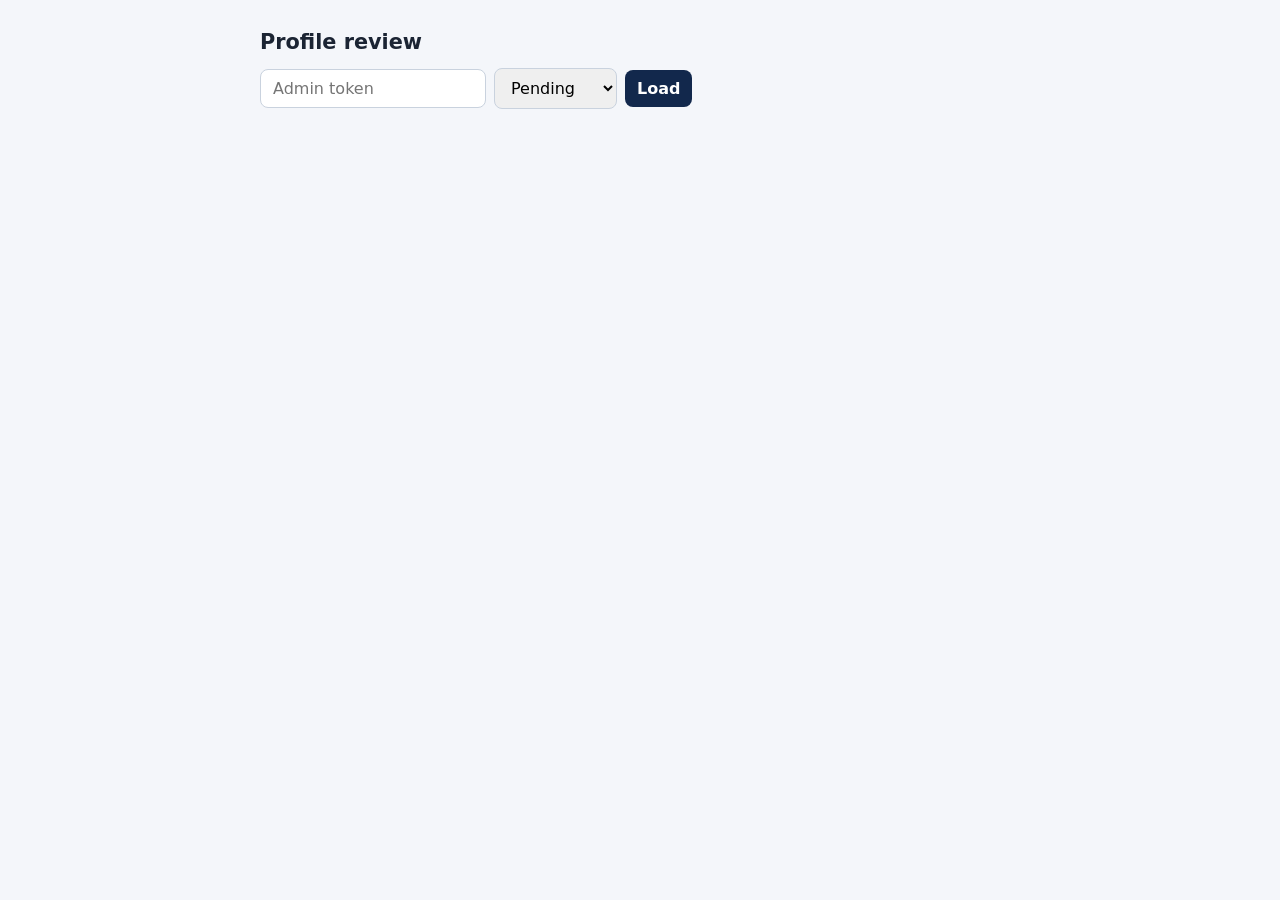
==== admin.html @ 7670feac "Verification form, tools/team photos, legal name; admin review page Co-authored-by: Copilot <2235562" ====
<!DOCTYPE html>
<html lang="en">
<head>
  <meta charset="utf-8">
  <meta name="viewport" content="width=device-width, initial-scale=1">
  <meta name="robots" content="noindex, nofollow">
  <title>Interagood Admin</title>
  <style>
    body { font-family: system-ui, sans-serif; margin: 0; background: #f4f6fa; color: #1b2433; }
    main { max-width: 760px; margin: 0 auto; padding: 16px; }
    h1 { font-size: 1.3rem; }
    input, button, select { font: inherit; padding: 9px 12px; border-radius: 8px; border: 1px solid #c9d2de; }
    button { background: #12284c; color: #fff; border: 0; cursor: pointer; font-weight: 600; }
    button.red { background: #b3261e; }
    .card { background: #fff; border-radius: 12px; padding: 14px; margin: 12px 0; box-shadow: 0 1px 4px rgba(0,0,0,.08); }
    .row { display: flex; flex-wrap: wrap; gap: 8px; align-items: center; margin: 8px 0; }
    .imgs { display: flex; flex-wrap: wrap; gap: 8px; }
    .imgs a img { height: 110px; border-radius: 8px; border: 1px solid #ddd; }
    dl { display: grid; grid-template-columns: 150px 1fr; gap: 4px 10px; margin: 8px 0; font-size: .9rem; }
    dt { color: #5b6778; }
    dd { margin: 0; word-break: break-word; }
    .msg { color: #b3261e; }
  </style>
</head>
<body>
<main>
  <h1>Profile review</h1>
  <div class="row">
    <input id="token" type="password" placeholder="Admin token" autocomplete="off">
    <select id="status"><option value="pending">Pending</option><option value="approved">Approved</option><option value="rejected">Rejected</option></select>
    <button id="load" type="button">Load</button>
  </div>
  <p class="msg" id="msg"></p>
  <div id="list"></div>
</main>
<script src="config.js"></script>
<script>
(function () {
  var API = window.SITE.apiBase, $ = function (id) { return document.getElementById(id); };
  $('token').value = sessionStorage.getItem('ig_admin') || '';

  function call(path, opts) {
    opts = opts || {};
    opts.headers = Object.assign({ 'x-admin-token': $('token').value, 'Content-Type': 'application/json' }, opts.headers);
    return fetch(API + path, opts).then(function (r) {
      return r.json().catch(function () { return {}; }).then(function (d) { if (!r.ok) throw new Error(d.message || 'Request failed'); return d; });
    });
  }
  function el(tag, text, cls) { var n = document.createElement(tag); if (text != null) n.textContent = text; if (cls) n.className = cls; return n; }
  function imgLink(label, url) {
    if (!url) return null;
    var a = el('a'); a.href = url; a.target = '_blank'; a.rel = 'noopener';
    var i = el('img'); i.src = url; i.alt = label; a.appendChild(i); return a;
  }

  function render(items) {
    var list = $('list'); list.textContent = '';
    if (!items.length) { list.appendChild(el('p', 'Nothing here.')); return; }
    items.forEach(function (s) {
      var d = s.data || {}, card = el('div', null, 'card');
      card.appendChild(el('strong', (d.business_name || '') + ' (' + s.role + ')'));
      var dl = el('dl');
      [['Legal name', d.full_name], ['Phone', s.phone], ['Username', s.username], ['Category', d.category_name], ['Address', [d.address, d.city, d.state, d.pincode].join(', ')],
        ['Age / experience', d.age != null ? d.age + ' / ' + d.experience_years + ' yrs' : null], ['Tools', d.has_tools == null ? null : d.has_tools ? 'Yes' : 'No'],
        ['Team', d.has_team == null ? null : d.has_team ? 'Yes, ' + d.team_members_count : 'No'], ['Knows work / pricing', d.knows_work_completely == null ? null : (d.knows_work_completely ? 'Yes' : 'No') + ' / ' + (d.knows_pricing ? 'Yes' : 'No')],
        ['Video call slot', s.video_call_slot], ['Submitted', new Date(s.submitted_at).toLocaleString()], ['Rejection reason', s.rejection_reason]
      ].forEach(function (r) { if (r[1] != null && r[1] !== '') { dl.appendChild(el('dt', r[0])); dl.appendChild(el('dd', String(r[1]))); } });
      card.appendChild(dl);
      var imgs = el('div', null, 'imgs');
      [['Profile', d.profile_photo_url], ['Banner', d.banner_url], ['Tools', d.tools_photo_url], ['Team', d.team_photo_url],
        ['Aadhaar front', s.aadhaar_front_url], ['Aadhaar back', s.aadhaar_back_url], ['Selfie', s.selfie_url]].forEach(function (p) {
        var n = imgLink(p[0], p[1]); if (n) imgs.appendChild(n);
      });
      card.appendChild(imgs);
      if (s.status === 'pending') {
        var row = el('div', null, 'row'), reason = el('input'), ok = el('button', 'Approve'), no = el('button', 'Reject', 'red');
        reason.placeholder = 'Rejection reason'; ok.type = no.type = 'button';
        ok.onclick = function () { if (confirm('Approve this profile?')) act('/approve', s.id, {}); };
        no.onclick = function () { act('/reject', s.id, { reason: reason.value }); };
        row.appendChild(ok); row.appendChild(reason); row.appendChild(no); card.appendChild(row);
      }
      list.appendChild(card);
    });
  }
  function act(path, id, body) {
    call('/admin/submissions/' + id + path, { method: 'POST', body: JSON.stringify(body) }).then(load).catch(function (e) { $('msg').textContent = e.message; });
  }
  function load() {
    $('msg').textContent = '';
    sessionStorage.setItem('ig_admin', $('token').value);
    call('/admin/submissions?status=' + $('status').value).then(function (d) { render(d.data); }).catch(function (e) { $('msg').textContent = e.message; });
  }
  $('load').onclick = load;
  $('status').onchange = load;
})();
</script>
</body>
</html>
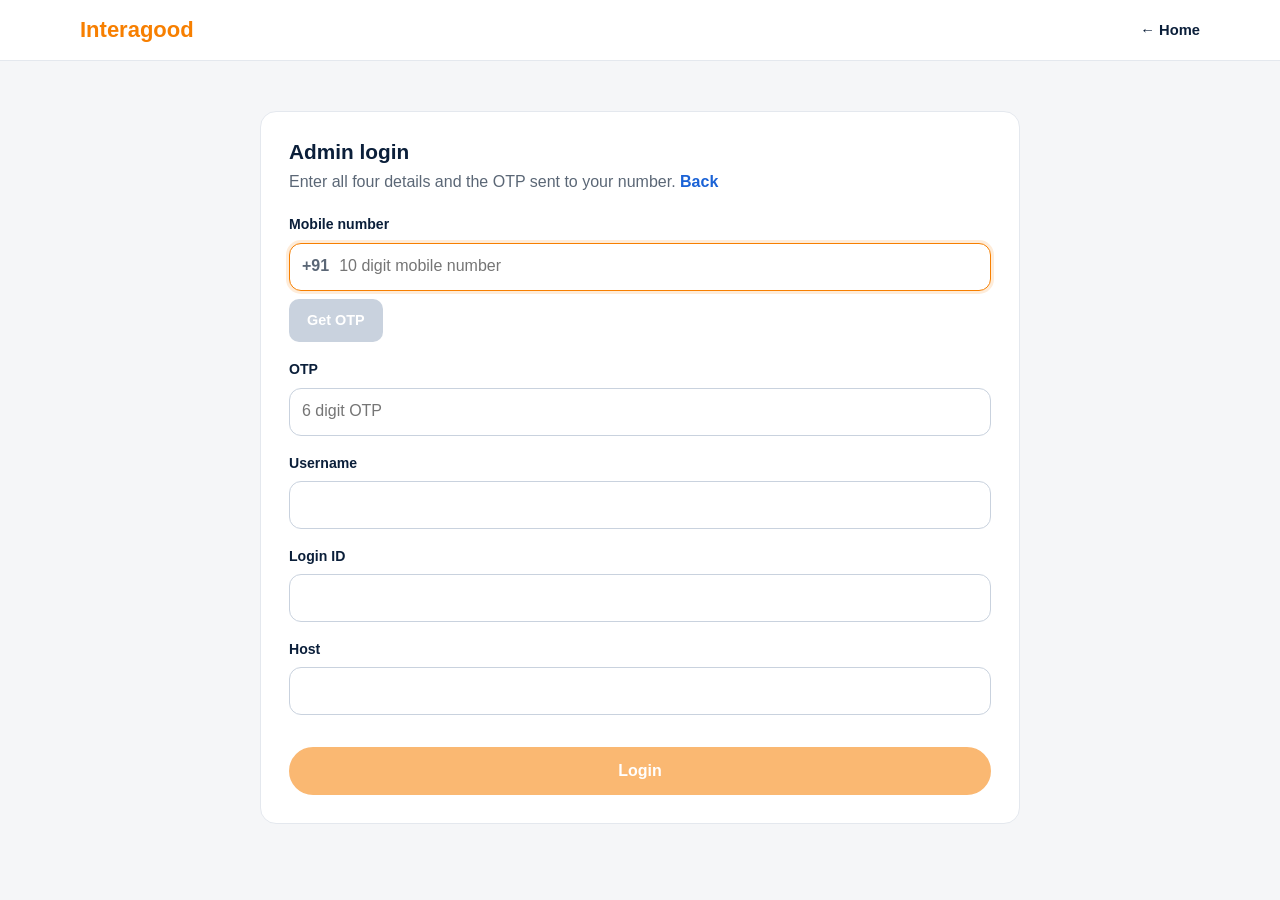
==== commit a9a51166: "Add admin login and admin panel page The LOGIN link on the partner program page opens the admin logi" ====
--- a/admin.html
+++ b/admin.html
@@ -1,98 +1,84 @@
 <!DOCTYPE html>
 <html lang="en">
 <head>
-  <meta charset="utf-8">
-  <meta name="viewport" content="width=device-width, initial-scale=1">
+  <meta charset="UTF-8">
+  <meta name="viewport" content="width=device-width, initial-scale=1.0">
+  <title>Admin Panel | Interagood</title>
   <meta name="robots" content="noindex, nofollow">
-  <title>Interagood Admin</title>
+  <meta name="theme-color" content="#0b1f3a">
+  <link rel="icon" type="image/png" href="assets/favicon.png">
+  <link rel="apple-touch-icon" href="assets/favicon.png">
+  <link rel="stylesheet" href="style.css?v=20261105-e">
+  <link rel="stylesheet" href="partner.css?v=20">
   <style>
-    body { font-family: system-ui, sans-serif; margin: 0; background: #f4f6fa; color: #1b2433; }
-    main { max-width: 760px; margin: 0 auto; padding: 16px; }
-    h1 { font-size: 1.3rem; }
-    input, button, select { font: inherit; padding: 9px 12px; border-radius: 8px; border: 1px solid #c9d2de; }
-    button { background: #12284c; color: #fff; border: 0; cursor: pointer; font-weight: 600; }
-    button.red { background: #b3261e; }
-    .card { background: #fff; border-radius: 12px; padding: 14px; margin: 12px 0; box-shadow: 0 1px 4px rgba(0,0,0,.08); }
-    .row { display: flex; flex-wrap: wrap; gap: 8px; align-items: center; margin: 8px 0; }
-    .imgs { display: flex; flex-wrap: wrap; gap: 8px; }
-    .imgs a img { height: 110px; border-radius: 8px; border: 1px solid #ddd; }
-    dl { display: grid; grid-template-columns: 150px 1fr; gap: 4px 10px; margin: 8px 0; font-size: .9rem; }
-    dt { color: #5b6778; }
-    dd { margin: 0; word-break: break-word; }
-    .msg { color: #b3261e; }
+    body.ad { background: #f5f6f8; }
+    .ad-main { padding: 24px 0 64px; }
+    .ad-wrap { width: min(1100px, 94%); margin: 0 auto; }
+    .ad-user { display: flex; align-items: center; gap: 14px; color: var(--navy); font-size: 0.92rem; font-weight: 600; }
+    .ad-bar { display: flex; flex-wrap: wrap; align-items: center; justify-content: space-between; gap: 12px; margin-bottom: 18px; }
+    .ad-bar .tabs { justify-content: flex-start; margin: 0; }
+    .ad-bar .btn-sm { margin-top: 0; }
+
+    .ad-list { display: grid; gap: 14px; }
+    .ad-card { border: 1px solid var(--line); border-radius: 14px; background: #fff; padding: 18px; }
+    .ad-card + .ad-card { margin-top: 0; }
+    .ad-top { display: flex; flex-wrap: wrap; align-items: center; justify-content: space-between; gap: 10px; margin-bottom: 12px; }
+    .ad-no { font-weight: 800; color: var(--navy); }
+    .ad-when { color: var(--muted); font-size: 0.82rem; font-weight: 500; }
+    .ad-right { display: flex; align-items: center; gap: 10px; }
+    .ad-tag { padding: 4px 12px; border-radius: 999px; font-size: 0.76rem; font-weight: 800; letter-spacing: 0.06em; text-transform: uppercase; }
+    .st-new { background: var(--orange-soft); color: var(--orange-dark); }
+    .st-contacted { background: #e6efff; color: #1a62d6; }
+    .st-closed { background: #e7f6ee; color: #1f7a45; }
+
+    .ad-grid { display: grid; grid-template-columns: repeat(auto-fit, minmax(200px, 1fr)); gap: 14px; }
+    .ad-label { margin: 0 0 4px; color: var(--muted); font-size: 0.76rem; font-weight: 800; letter-spacing: 0.08em; text-transform: uppercase; }
+    .ad-value { margin: 0; color: var(--ink); font-size: 0.94rem; line-height: 1.5; }
+    .ad-value a { color: var(--navy); font-weight: 600; }
+    .ad-sub { margin: 16px 0 8px; color: var(--navy); font-size: 0.82rem; font-weight: 800; letter-spacing: 0.08em; text-transform: uppercase; }
+
+    .ad-rows { list-style: none; margin: 0; padding: 0; display: grid; gap: 8px; }
+    .ad-row { display: flex; flex-wrap: wrap; align-items: center; gap: 10px; padding: 10px 12px; border: 1px solid var(--line); border-radius: 10px; background: var(--bg-alt); font-size: 0.9rem; }
+    .ad-row b { color: var(--navy); }
+    .ad-chip { padding: 2px 10px; border-radius: 999px; background: #fff; border: 1px solid var(--line); color: var(--muted); font-size: 0.78rem; font-weight: 700; }
+    .ad-empty { padding: 26px; border: 1px dashed var(--line); border-radius: 14px; background: #fff; color: var(--muted); text-align: center; }
+    .ad-select { padding: 7px 10px; border: 1.5px solid #c9d2de; border-radius: 9px; background: #fff; color: var(--navy); font: inherit; font-size: 0.86rem; font-weight: 700; cursor: pointer; }
+    .ad-select:disabled { opacity: 0.55; cursor: default; }
+    .ad-main .hint { margin-bottom: 14px; }
   </style>
 </head>
-<body>
-<main>
-  <h1>Profile review</h1>
-  <div class="row">
-    <input id="token" type="password" placeholder="Admin token" autocomplete="off">
-    <select id="status"><option value="pending">Pending</option><option value="approved">Approved</option><option value="rejected">Rejected</option></select>
-    <button id="load" type="button">Load</button>
-  </div>
-  <p class="msg" id="msg"></p>
-  <div id="list"></div>
-</main>
-<script src="config.js"></script>
-<script>
-(function () {
-  var API = window.SITE.apiBase, $ = function (id) { return document.getElementById(id); };
-  $('token').value = sessionStorage.getItem('ig_admin') || '';
+<body class="ad">
+  <header class="pp-header">
+    <div class="container pp-header-inner">
+      <a class="brand" href="admin.html" aria-label="Interagood admin"><span class="brand-name">Interagood</span></a>
+      <div class="ad-user">
+        <span id="ad-name">Admin</span>
+        <button type="button" class="btn-sm" id="ad-logout">Log out</button>
+      </div>
+    </div>
+  </header>
 
-  function call(path, opts) {
-    opts = opts || {};
-    opts.headers = Object.assign({ 'x-admin-token': $('token').value, 'Content-Type': 'application/json' }, opts.headers);
-    return fetch(API + path, opts).then(function (r) {
-      return r.json().catch(function () { return {}; }).then(function (d) { if (!r.ok) throw new Error(d.message || 'Request failed'); return d; });
-    });
-  }
-  function el(tag, text, cls) { var n = document.createElement(tag); if (text != null) n.textContent = text; if (cls) n.className = cls; return n; }
-  function imgLink(label, url) {
-    if (!url) return null;
-    var a = el('a'); a.href = url; a.target = '_blank'; a.rel = 'noopener';
-    var i = el('img'); i.src = url; i.alt = label; a.appendChild(i); return a;
-  }
+  <main class="ad-main">
+    <div class="ad-wrap">
+      <div class="ad-bar">
+        <div class="tabs" role="tablist" aria-label="Admin sections">
+          <button type="button" class="tab active" id="tab-orders" role="tab" aria-selected="true" aria-controls="panel-orders">Orders</button>
+          <button type="button" class="tab" id="tab-carts" role="tab" aria-selected="false" aria-controls="panel-carts">Live carts</button>
+        </div>
+        <button type="button" class="btn-sm" id="ad-refresh">Refresh</button>
+      </div>
 
-  function render(items) {
-    var list = $('list'); list.textContent = '';
-    if (!items.length) { list.appendChild(el('p', 'Nothing here.')); return; }
-    items.forEach(function (s) {
-      var d = s.data || {}, card = el('div', null, 'card');
-      card.appendChild(el('strong', (d.business_name || '') + ' (' + s.role + ')'));
-      var dl = el('dl');
-      [['Legal name', d.full_name], ['Phone', s.phone], ['Username', s.username], ['Category', d.category_name], ['Address', [d.address, d.city, d.state, d.pincode].join(', ')],
-        ['Age / experience', d.age != null ? d.age + ' / ' + d.experience_years + ' yrs' : null], ['Tools', d.has_tools == null ? null : d.has_tools ? 'Yes' : 'No'],
-        ['Team', d.has_team == null ? null : d.has_team ? 'Yes, ' + d.team_members_count : 'No'], ['Knows work / pricing', d.knows_work_completely == null ? null : (d.knows_work_completely ? 'Yes' : 'No') + ' / ' + (d.knows_pricing ? 'Yes' : 'No')],
-        ['Video call slot', s.video_call_slot], ['Submitted', new Date(s.submitted_at).toLocaleString()], ['Rejection reason', s.rejection_reason]
-      ].forEach(function (r) { if (r[1] != null && r[1] !== '') { dl.appendChild(el('dt', r[0])); dl.appendChild(el('dd', String(r[1]))); } });
-      card.appendChild(dl);
-      var imgs = el('div', null, 'imgs');
-      [['Profile', d.profile_photo_url], ['Banner', d.banner_url], ['Tools', d.tools_photo_url], ['Team', d.team_photo_url],
-        ['Aadhaar front', s.aadhaar_front_url], ['Aadhaar back', s.aadhaar_back_url], ['Selfie', s.selfie_url]].forEach(function (p) {
-        var n = imgLink(p[0], p[1]); if (n) imgs.appendChild(n);
-      });
-      card.appendChild(imgs);
-      if (s.status === 'pending') {
-        var row = el('div', null, 'row'), reason = el('input'), ok = el('button', 'Approve'), no = el('button', 'Reject', 'red');
-        reason.placeholder = 'Rejection reason'; ok.type = no.type = 'button';
-        ok.onclick = function () { if (confirm('Approve this profile?')) act('/approve', s.id, {}); };
-        no.onclick = function () { act('/reject', s.id, { reason: reason.value }); };
-        row.appendChild(ok); row.appendChild(reason); row.appendChild(no); card.appendChild(row);
-      }
-      list.appendChild(card);
-    });
-  }
-  function act(path, id, body) {
-    call('/admin/submissions/' + id + path, { method: 'POST', body: JSON.stringify(body) }).then(load).catch(function (e) { $('msg').textContent = e.message; });
-  }
-  function load() {
-    $('msg').textContent = '';
-    sessionStorage.setItem('ig_admin', $('token').value);
-    call('/admin/submissions?status=' + $('status').value).then(function (d) { render(d.data); }).catch(function (e) { $('msg').textContent = e.message; });
-  }
-  $('load').onclick = load;
-  $('status').onchange = load;
-})();
-</script>
+      <p class="hint" id="ad-msg" role="status" aria-live="polite"></p>
+
+      <section id="panel-orders" class="ad-list" role="tabpanel" aria-labelledby="tab-orders">
+        <p class="ad-empty">Loading orders&hellip;</p>
+      </section>
+
+      <section id="panel-carts" class="ad-list" role="tabpanel" aria-labelledby="tab-carts" hidden></section>
+    </div>
+  </main>
+
+  <script src="config.js?v=20261104d"></script>
+  <script src="admin.js?v=1"></script>
 </body>
 </html>
--- a/style.css
+++ b/style.css
@@ -0,0 +1,343 @@
+:root {
+  --navy: #0b1f3a;
+  --navy-2: #13294b;
+  --orange: #f77f00;
+  --orange-dark: #c96500;
+  --orange-soft: #fff3e3;
+  --ink: #1c2733;
+  --muted: #5b6776;
+  --line: #e4e8ee;
+  --bg: #ffffff;
+  --bg-alt: #f6f8fb;
+  --radius: 16px;
+  --shadow: 0 10px 30px rgba(11, 31, 58, 0.08);
+}
+
+* { box-sizing: border-box; }
+html { scroll-behavior: smooth; }
+body {
+  margin: 0;
+  font-family: -apple-system, BlinkMacSystemFont, "Segoe UI", Roboto, "Helvetica Neue", Arial, sans-serif;
+  color: var(--ink);
+  background: var(--bg);
+  line-height: 1.65;
+}
+img, svg { max-width: 100%; display: block; }
+a { color: var(--orange-dark); }
+a:hover { color: var(--orange); }
+h1, h2, h3 { color: var(--navy); line-height: 1.2; margin: 0 0 0.6em; }
+h1 { font-size: clamp(2rem, 5vw, 3.2rem); letter-spacing: -0.02em; }
+h2 { font-size: clamp(1.5rem, 3.4vw, 2.1rem); }
+h3 { font-size: 1.15rem; }
+p { margin: 0 0 1em; }
+
+.container { width: min(1120px, 92%); margin: 0 auto; }
+.narrow { width: min(820px, 92%); margin: 0 auto; }
+
+/* header */
+.nav {
+  position: sticky; top: 0; z-index: 50;
+  background: rgba(255, 255, 255, 0.92);
+  backdrop-filter: blur(10px);
+  border-bottom: 1px solid var(--line);
+}
+.nav-inner { display: flex; align-items: center; justify-content: space-between; height: 88px; }
+.brand { display: inline-flex; align-items: center; text-decoration: none; }
+.brand-name { color: #f77f00; font-size: 22px; font-weight: 700; line-height: 1.2; }
+.location-bar { display: flex; align-items: center; gap: 10px; width: min(460px, 52vw); min-height: 46px; padding: 0 15px; border: 1px solid var(--line); border-radius: 12px; background: #fff; }
+.location-icon { color: var(--orange-dark); font-size: 1.5rem; line-height: 1; }
+.location-bar input, .search-bar input { min-width: 0; width: 100%; margin: 0; padding: 0; border: 0; background: transparent; outline: 0; }
+.location-bar input:focus, .search-bar input:focus { outline: 0; }
+.header-contact { padding: 9px 16px; border-radius: 9px; color: var(--navy); font-size: 0.9rem; font-weight: 700; text-decoration: none; }
+.header-contact:hover { background: var(--bg-alt); color: var(--navy); }
+.sr-only { position: absolute; width: 1px; height: 1px; padding: 0; margin: -1px; overflow: hidden; clip: rect(0, 0, 0, 0); white-space: nowrap; border: 0; }
+.nav-links { display: flex; align-items: center; gap: 26px; }
+.nav-links a { text-decoration: none; color: var(--navy); font-weight: 600; font-size: 0.95rem; }
+.nav-links a:hover, .nav-links a.active { color: var(--orange); }
+.menu-btn { display: none; background: none; border: 0; padding: 8px; cursor: pointer; }
+.menu-btn span { display: block; width: 24px; height: 2px; background: var(--navy); margin: 5px 0; transition: 0.2s; }
+
+/* buttons */
+.btn {
+  display: inline-block; padding: 13px 26px; border-radius: 999px;
+  background: var(--orange); color: #fff; font-weight: 700; text-decoration: none;
+  border: 2px solid var(--orange); cursor: pointer; font-size: 1rem; font-family: inherit;
+  transition: transform 0.15s, background 0.15s;
+}
+.btn:hover { background: var(--orange-dark); border-color: var(--orange-dark); color: #fff; transform: translateY(-1px); }
+.btn.ghost { background: transparent; color: var(--navy); border-color: var(--navy); }
+.btn.ghost:hover { background: var(--navy); color: #fff; border-color: var(--navy); }
+.btn.disabled { background: var(--line); border-color: var(--line); color: var(--muted); cursor: default; pointer-events: none; }
+
+/* hero */
+.hero { background: linear-gradient(160deg, var(--orange-soft), #fff 55%); padding: 84px 0 72px; }
+.hero-grid { display: grid; grid-template-columns: 1.15fr 0.85fr; gap: 48px; align-items: center; }
+.eyebrow { display: inline-block; font-size: 0.78rem; font-weight: 800; letter-spacing: 0.14em; text-transform: uppercase; color: var(--orange-dark); background: #fff; border: 1px solid #ffd9ad; padding: 6px 14px; border-radius: 999px; margin-bottom: 18px; }
+.hero p.lead { font-size: 1.15rem; color: var(--muted); max-width: 560px; }
+.hero-actions { display: flex; flex-wrap: wrap; gap: 14px; margin-top: 26px; }
+.hero-card { background: var(--navy); color: #fff; border-radius: 24px; padding: 30px; box-shadow: var(--shadow); }
+.hero-card h3 { color: #fff; }
+.hero-card ul { list-style: none; padding: 0; margin: 0; }
+.hero-card li { padding: 12px 0; border-bottom: 1px solid rgba(255, 255, 255, 0.12); display: flex; gap: 12px; align-items: flex-start; }
+.hero-card li:last-child { border-bottom: 0; }
+.tick { flex: none; width: 22px; height: 22px; border-radius: 50%; background: var(--orange); color: #fff; font-size: 0.8rem; font-weight: 800; display: grid; place-items: center; margin-top: 2px; }
+
+/* sections */
+.section { padding: 76px 0; }
+.section.alt { background: var(--bg-alt); }
+.section-head { text-align: center; max-width: 680px; margin: 0 auto 44px; }
+.section-head p { color: var(--muted); }
+
+.cards { display: grid; grid-template-columns: repeat(auto-fit, minmax(240px, 1fr)); gap: 22px; }
+.card { background: #fff; border: 1px solid var(--line); border-radius: var(--radius); padding: 26px; box-shadow: var(--shadow); }
+.card .icon { width: 46px; height: 46px; border-radius: 12px; background: var(--orange-soft); color: var(--orange-dark); display: grid; place-items: center; font-weight: 800; font-size: 1.2rem; margin-bottom: 14px; }
+.card p { color: var(--muted); margin: 0; }
+
+.steps { counter-reset: step; display: grid; grid-template-columns: repeat(auto-fit, minmax(220px, 1fr)); gap: 22px; }
+.step { position: relative; padding: 26px; border-radius: var(--radius); background: #fff; border: 1px solid var(--line); }
+.step::before { counter-increment: step; content: counter(step); display: grid; place-items: center; width: 38px; height: 38px; border-radius: 50%; background: var(--navy); color: #fff; font-weight: 800; margin-bottom: 14px; }
+.step p { color: var(--muted); margin: 0; }
+
+/* role tabs */
+.tabs { display: flex; justify-content: center; gap: 10px; margin-bottom: 30px; }
+.tab { padding: 10px 24px; border-radius: 999px; border: 2px solid var(--navy); background: #fff; color: var(--navy); font-weight: 700; cursor: pointer; font-size: 1rem; font-family: inherit; }
+.tab.active { background: var(--navy); color: #fff; }
+.tab-panel { display: none; }
+.tab-panel.active { display: block; }
+.checklist { list-style: none; padding: 0; margin: 0 auto; max-width: 760px; display: grid; gap: 12px; }
+.checklist li { background: #fff; border: 1px solid var(--line); border-radius: 12px; padding: 14px 18px 14px 50px; position: relative; }
+.checklist li::before { content: "\2713"; position: absolute; left: 16px; top: 13px; width: 24px; height: 24px; border-radius: 50%; background: var(--orange); color: #fff; font-weight: 800; font-size: 0.8rem; display: grid; place-items: center; }
+
+/* pricing */
+.plans { display: grid; grid-template-columns: repeat(auto-fit, minmax(280px, 1fr)); gap: 26px; max-width: 800px; margin: 0 auto; }
+.plan { background: #fff; border: 2px solid var(--line); border-radius: 22px; padding: 34px 30px; text-align: center; box-shadow: var(--shadow); }
+.plan.featured { border-color: var(--orange); }
+.plan .tag { display: inline-block; background: var(--orange-soft); color: var(--orange-dark); font-weight: 800; font-size: 0.75rem; letter-spacing: 0.12em; text-transform: uppercase; padding: 5px 12px; border-radius: 999px; }
+.price { font-size: 3rem; font-weight: 800; color: var(--navy); margin: 14px 0 0; line-height: 1; }
+.price small { font-size: 1rem; color: var(--muted); font-weight: 600; }
+.price-note { color: var(--muted); font-size: 0.9rem; margin: 6px 0 20px; }
+.plan ul { list-style: none; padding: 0; margin: 0 0 22px; text-align: left; }
+.plan li { padding: 8px 0 8px 28px; position: relative; border-bottom: 1px solid var(--line); }
+.plan li::before { content: "\2713"; position: absolute; left: 0; color: var(--orange); font-weight: 800; }
+.fine { text-align: center; color: var(--muted); font-size: 0.9rem; max-width: 760px; margin: 26px auto 0; }
+
+/* homepage service finder */
+.service-finder { padding: 24px 0 30px; background: #fff; }
+.finder-inner { display: grid; gap: 18px; }
+.search-bar { display: flex; align-items: center; gap: 12px; width: min(760px, 100%); min-height: 52px; margin: 0 auto; padding: 0 16px; border: 1px solid var(--line); border-radius: 13px; background: #f8fafc; color: var(--muted); }
+.search-bar > span:first-child { color: var(--orange-dark); font-size: 1.45rem; line-height: 1; }
+.search-bar input { color: var(--ink); }
+.search-bar kbd { color: #8290a1; font-size: 0.76rem; font-weight: 600; }
+.role-switch { display: flex; justify-content: center; gap: 8px; }
+.role-tab { min-width: 150px; padding: 10px 24px; border: 1px solid var(--line); border-radius: 10px; background: #fff; color: var(--navy); font: inherit; font-weight: 750; cursor: pointer; transition: background 0.18s, color 0.18s, border-color 0.18s; }
+.role-tab.active { border-color: var(--navy); background: var(--navy); color: #fff; }
+.category-panel { display: none; }
+.category-panel.active { display: block; }
+.category-caption { margin: 0 0 12px; color: var(--muted); font-size: 0.88rem; font-weight: 600; text-align: center; }
+.category-grid { display: grid; grid-template-columns: repeat(6, minmax(0, 1fr)); gap: 9px; }
+.category-tab { min-height: 42px; padding: 8px 10px; border: 1px solid var(--line); border-radius: 10px; background: #fff; color: var(--ink); font: inherit; font-size: 0.84rem; font-weight: 600; line-height: 1.25; cursor: pointer; transition: border-color 0.15s, background 0.15s, color 0.15s; }
+.category-tab:hover, .category-tab.active { border-color: var(--orange); background: var(--orange-soft); color: var(--orange-dark); }
+.category-empty { margin: 0; color: var(--muted); text-align: center; }
+
+/* homepage hero */
+.hero-banner { position: relative; display: grid; min-height: clamp(330px, 38vw, 490px); align-items: center; overflow: hidden; isolation: isolate; background: var(--navy); }
+.hero-banner::before, .hero-banner::after { position: absolute; z-index: -1; content: ""; inset: -10px; }
+.hero-banner::before { background: url("assets/interior-hero.webp") center 55% / cover no-repeat; filter: blur(3px); transform: scale(1.025); }
+.hero-banner::after { background: linear-gradient(90deg, rgba(7, 21, 42, 0.84), rgba(7, 21, 42, 0.52) 54%, rgba(7, 21, 42, 0.2)); }
+.hero-content { padding-top: 56px; padding-bottom: 56px; color: #fff; }
+.hero-kicker { display: inline-block; margin-bottom: 14px; color: #ffd5a1; font-size: 0.78rem; font-weight: 800; letter-spacing: 0.15em; text-transform: uppercase; }
+.hero-content h1 { max-width: 720px; margin-bottom: 16px; color: #fff; font-size: clamp(2.4rem, 5.2vw, 4.4rem); line-height: 1.05; }
+.hero-content p { max-width: 590px; margin-bottom: 24px; color: rgba(255, 255, 255, 0.9); font-size: clamp(1rem, 1.7vw, 1.2rem); }
+.hero-promise { display: flex; flex-wrap: wrap; align-items: center; gap: 12px; color: #fff; font-size: 0.92rem; font-weight: 700; }
+.hero-promise i { width: 5px; height: 5px; border-radius: 50%; background: #ff9a2c; }
+
+/* homepage project paths and trust cards */
+.project-options { padding: 30px 0 50px; background: var(--bg-alt); }
+.project-grid { display: grid; grid-template-columns: repeat(2, minmax(0, 1fr)); gap: 18px; }
+.project-card { padding: clamp(22px, 3vw, 34px); border: 1px solid var(--line); border-radius: 18px; background: #fff; box-shadow: var(--shadow); }
+.project-card-dark { border-color: var(--navy); background: var(--navy); }
+.project-step { display: block; margin-bottom: 13px; color: var(--orange-dark); font-size: 0.72rem; font-weight: 800; letter-spacing: 0.12em; }
+.project-card h2 { margin-bottom: 9px; font-size: clamp(1.3rem, 2.4vw, 1.7rem); }
+.project-card p { min-height: 48px; margin-bottom: 20px; color: var(--muted); }
+.project-card-dark h2 { color: #fff; }
+.project-card-dark p { color: #d3ddeb; }
+.project-card .btn { padding: 11px 20px; font-size: 0.92rem; }
+.project-card .btn.ghost { border-color: #fff; color: #fff; }
+.project-card .btn.ghost:hover { background: #fff; color: var(--navy); }
+.trust-section { padding: 72px 0; }
+.section-head { margin-bottom: 34px; }
+.section-head .eyebrow { margin-bottom: 12px; }
+.section-head h2 { margin-bottom: 10px; }
+.section-head p { margin: 0; color: var(--muted); }
+.trust-grid { display: grid; grid-template-columns: repeat(4, minmax(0, 1fr)); gap: 14px; }
+.trust-card { min-height: 175px; padding: 20px; border: 1px solid var(--line); border-radius: 15px; background: #fff; box-shadow: 0 6px 20px rgba(11, 31, 58, 0.045); }
+.trust-icon { display: grid; width: 38px; height: 38px; margin-bottom: 14px; place-items: center; border-radius: 11px; background: var(--orange-soft); color: var(--orange-dark); font-size: 1.15rem; font-weight: 800; }
+.trust-card h3 { margin-bottom: 7px; font-size: 1rem; }
+.trust-card p { margin: 0; color: var(--muted); font-size: 0.88rem; line-height: 1.5; }
+.trust-stat { display: flex; flex-direction: column; justify-content: center; }
+.trust-stat strong { margin-bottom: 6px; color: var(--orange-dark); font-size: 2rem; line-height: 1; }
+.spaces-section { padding: 10px 0 72px; }
+.spaces-section .section-head { margin-bottom: 24px; }
+.space-grid { display: grid; grid-template-columns: repeat(3, minmax(0, 1fr)); gap: 15px; }
+.space-card { position: relative; display: flex; min-height: 180px; align-items: flex-end; overflow: hidden; padding: 20px; border-radius: 16px; background: linear-gradient(140deg, #ddc5a4, #76543d); }
+.space-card::before { position: absolute; content: ""; inset: 0; background: linear-gradient(0deg, rgba(7, 21, 42, 0.75), transparent 70%); }
+.space-card span { position: relative; color: #fff; font-size: 1.1rem; font-weight: 750; }
+.space-shop { background: linear-gradient(140deg, #d6b189, #594033); }
+.space-restaurant { background: linear-gradient(140deg, #c59c75, #493831); }
+
+/* faq */
+details { background: #fff; border: 1px solid var(--line); border-radius: 12px; padding: 4px 18px; margin-bottom: 12px; }
+summary { cursor: pointer; font-weight: 700; color: var(--navy); padding: 14px 0; }
+details p { color: var(--muted); }
+
+/* cta */
+.cta { background: var(--navy); color: #fff; text-align: center; padding: 64px 0; }
+.cta h2 { color: #fff; }
+.cta p { color: #c9d4e4; max-width: 560px; margin: 0 auto 24px; }
+
+/* legal pages */
+.page-head { background: var(--bg-alt); padding: 56px 0 40px; border-bottom: 1px solid var(--line); }
+.page-head p { color: var(--muted); margin: 0; }
+.legal { padding: 48px 0 72px; }
+.legal h2 { font-size: 1.35rem; margin-top: 2em; }
+.legal h3 { margin-top: 1.4em; }
+.legal li { margin-bottom: 0.5em; }
+.legal .callout { background: var(--orange-soft); border-left: 4px solid var(--orange); padding: 14px 18px; border-radius: 8px; margin: 1.2em 0; }
+.legal table { width: 100%; border-collapse: collapse; margin: 1em 0; }
+.legal th, .legal td { text-align: left; padding: 10px 12px; border: 1px solid var(--line); }
+.legal th { background: var(--bg-alt); }
+
+/* contact */
+.contact-grid { display: grid; grid-template-columns: 1fr 1fr; gap: 32px; }
+.info-list { list-style: none; padding: 0; margin: 0; }
+.info-list li { display: flex; gap: 14px; padding: 14px 0; border-bottom: 1px solid var(--line); align-items: flex-start; }
+.info-list .icon { flex: none; width: 40px; height: 40px; border-radius: 10px; background: var(--orange-soft); color: var(--orange-dark); display: grid; place-items: center; font-weight: 800; }
+.info-list strong { display: block; color: var(--navy); }
+.call-btn { display: inline-flex; align-items: center; gap: 10px; background: var(--navy); color: #fff; border: 0; border-radius: 999px; padding: 10px 20px; font-size: 1rem; font-weight: 700; cursor: pointer; font-family: inherit; }
+.call-btn:hover { background: var(--orange); }
+.call-btn .mask { letter-spacing: 0.12em; }
+form.contact { background: #fff; border: 1px solid var(--line); border-radius: var(--radius); padding: 26px; box-shadow: var(--shadow); }
+label { display: block; font-weight: 600; font-size: 0.9rem; margin-bottom: 6px; color: var(--navy); }
+input, select, textarea { width: 100%; padding: 12px 14px; border: 1px solid #cdd5df; border-radius: 10px; font: inherit; margin-bottom: 16px; background: #fff; }
+input:focus, select:focus, textarea:focus { outline: 2px solid var(--orange); border-color: var(--orange); }
+textarea { min-height: 130px; resize: vertical; }
+.form-msg { margin-top: 12px; font-size: 0.92rem; color: var(--muted); }
+.form-msg.error { color: #c0392b; }
+
+/* footer */
+footer { background: #07152a; color: #b8c4d6; padding: 54px 0 24px; }
+.foot-grid { display: grid; grid-template-columns: 1.5fr 1fr 1fr; gap: 36px; margin-bottom: 34px; }
+.brand-footer { margin-bottom: 14px; }
+.brand-footer .brand-name { color: #fff; }
+footer .foot-about p { max-width: 450px; }
+footer h4 { color: #fff; margin: 0 0 12px; font-size: 0.95rem; letter-spacing: 0.06em; text-transform: uppercase; }
+footer ul { list-style: none; padding: 0; margin: 0; }
+footer li { margin-bottom: 8px; }
+footer a { color: #b8c4d6; text-decoration: none; }
+footer a:hover { color: var(--orange); }
+.copy { border-top: 1px solid rgba(255, 255, 255, 0.1); padding-top: 20px; font-size: 0.88rem; display: flex; flex-wrap: wrap; justify-content: space-between; gap: 8px; }
+
+.reveal { opacity: 0; transform: translateY(18px); transition: opacity 0.5s, transform 0.5s; }
+[hidden] { display: none !important; }
+.reveal.in { opacity: 1; transform: none; }
+
+@media (max-width: 860px) {
+  .hero-grid, .contact-grid, .foot-grid { grid-template-columns: 1fr; }
+  .trust-grid { grid-template-columns: repeat(2, minmax(0, 1fr)); }
+  .menu-btn { display: block; }
+  .nav-links {
+    display: none; position: absolute; top: 88px; left: 0; right: 0;
+    flex-direction: column; align-items: flex-start; gap: 0;
+    background: #fff; border-bottom: 1px solid var(--line); padding: 8px 4%;
+  }
+  .nav-links.open { display: flex; }
+  .nav-links a { padding: 12px 0; width: 100%; }
+  .hero { padding: 56px 0; }
+  .section { padding: 56px 0; }
+}
+
+@media (max-width: 560px) {
+  .container, .narrow { width: min(100% - 32px, 1120px); }
+  .nav-inner { height: auto; min-height: 0; display: grid; grid-template-columns: 1fr auto; gap: 12px 8px; padding-top: 12px; padding-bottom: 14px; }
+  .brand { grid-column: 1; grid-row: 1; }
+  .header-contact { grid-column: 2; grid-row: 1; padding-right: 4px; }
+  .location-bar { grid-column: 1 / -1; grid-row: 2; width: 100%; min-height: 44px; }
+  .service-finder { padding: 18px 0 24px; }
+  .finder-inner { gap: 14px; }
+  .search-bar { min-height: 48px; padding: 0 12px; }
+  .search-bar kbd { display: none; }
+  .role-tab { flex: 1; min-width: 0; padding: 10px; }
+  .category-caption { margin-bottom: 10px; font-size: 0.8rem; }
+  .hero-banner { min-height: 340px; }
+  .hero-banner::before { background-position: 58% center; }
+  .hero-banner::after { background: linear-gradient(90deg, rgba(7, 21, 42, 0.82), rgba(7, 21, 42, 0.56)); }
+  .hero-content { padding-top: 42px; padding-bottom: 42px; }
+  .hero-content h1 { font-size: clamp(2.25rem, 11vw, 3.2rem); }
+  .hero-content p { font-size: 1rem; }
+  .hero-promise { gap: 8px; font-size: 0.78rem; }
+  .project-options { padding: 20px 0 38px; }
+  .project-grid { grid-template-columns: 1fr; gap: 12px; }
+  .project-card { padding: 22px; }
+  .project-card p { min-height: 0; }
+  .trust-section { padding: 48px 0; }
+  .trust-grid { gap: 9px; }
+  .trust-card { min-height: 165px; padding: 14px; }
+  .trust-card h3 { font-size: 0.9rem; }
+  .trust-card p { font-size: 0.8rem; }
+  .trust-stat strong { font-size: 1.7rem; }
+  .spaces-section { padding-bottom: 48px; }
+  .space-grid { grid-template-columns: 1fr; gap: 10px; }
+  .space-card { min-height: 130px; }
+  footer { padding: 40px 0 20px; }
+  .foot-grid { gap: 24px; }
+  .copy { flex-direction: column; }
+}
+
+@media (prefers-reduced-motion: reduce) {
+  html { scroll-behavior: auto; }
+  .reveal { opacity: 1; transform: none; transition: none; }
+}
+
+/* app-style homepage */
+body.home { padding-bottom: 76px; background: #f5f6f8; }
+.top-fixed { position: sticky; top: 0; z-index: 60; background: #fff; border-bottom: 1px solid var(--line); box-shadow: 0 2px 10px rgba(11, 31, 58, 0.06); }
+.top-fixed .nav { position: static; border: 0; background: transparent; backdrop-filter: none; }
+.top-fixed .nav-inner { height: 64px; gap: 14px; }
+.top-fixed .service-finder { padding: 4px 0 12px; background: transparent; }
+.top-fixed .finder-inner { grid-template-columns: minmax(0, 1fr); gap: 10px; }
+.top-fixed .search-bar { min-height: 46px; background: #f5f6f8; border-color: var(--line); }
+.category-panel { min-width: 0; }
+.role-switch { gap: 0; width: min(420px, 100%); margin: 0 auto; padding: 3px; border-radius: 10px; background: #eceff3; }
+.role-tab { flex: 1; min-width: 0; padding: 9px 12px; border: 0; border-radius: 8px; background: transparent; color: #5b6676; }
+.role-tab.active { border: 0; background: #fff; color: var(--navy); box-shadow: 0 1px 4px rgba(11, 31, 58, 0.15); }
+.category-grid { display: flex; gap: 8px; overflow-x: auto; padding: 2px 2px 6px; scroll-snap-type: x proximity; scrollbar-width: none; -webkit-overflow-scrolling: touch; cursor: grab; user-select: none; }
+.category-grid::-webkit-scrollbar { display: none; }
+.category-tab { display: flex; flex: 0 0 auto; flex-direction: column; align-items: center; gap: 5px; width: 80px; min-height: 0; padding: 6px 4px 8px; border: 0; border-bottom: 2px solid transparent; border-radius: 0; background: transparent; color: #3a4658; scroll-snap-align: start; }
+.category-tab:hover, .category-tab.active { background: transparent; color: var(--navy); }
+.category-tab.active { border-bottom-color: var(--orange); }
+.cat-icon { display: grid; width: 44px; height: 44px; place-items: center; border-radius: 12px; background: #f1f3f6; font-size: 1.35rem; line-height: 1; }
+.category-tab.active .cat-icon { background: var(--orange-soft); }
+.cat-name { font-size: 0.7rem; font-weight: 600; line-height: 1.2; text-align: center; }
+.project-card { border: 1px solid var(--line); box-shadow: none; }
+.project-card-dark { background: var(--navy); border-color: var(--navy); }
+.trust-section, .spaces-section, .project-options { background: transparent; }
+.trust-card { border: 1px solid var(--line); box-shadow: none; }
+.trust-icon { background: var(--orange-soft); color: var(--orange-dark); }
+.trust-stat strong { color: var(--orange-dark); }
+body.home footer { background: #07152a; }
+.social-list li { margin-bottom: 8px; }
+.social-list a { display: inline-flex; align-items: center; gap: 9px; }
+.social-list i { display: grid; width: 26px; height: 26px; place-items: center; border-radius: 8px; background: rgba(255, 255, 255, 0.1); font-style: normal; font-size: 0.8rem; }
+.foot-program { margin: 0 0 14px; text-align: center; font-weight: 700; }
+.foot-program a { color: #fff; }
+.bottom-nav { position: fixed; inset: auto 0 0; z-index: 70; display: grid; grid-template-columns: repeat(4, 1fr); padding-bottom: env(safe-area-inset-bottom); background: #fff; border-top: 1px solid var(--line); box-shadow: 0 -2px 10px rgba(11, 31, 58, 0.06); }
+.bn-item { display: flex; flex-direction: column; align-items: center; gap: 3px; padding: 8px 0 7px; color: #6b7686; font-size: 0.72rem; font-weight: 600; text-decoration: none; }
+.bn-item svg { width: 24px; height: 24px; fill: none; stroke: currentColor; stroke-width: 1.8; stroke-linecap: round; stroke-linejoin: round; }
+.bn-item.active { color: var(--orange-dark); }
+@media (max-width: 560px) {
+  .top-fixed .nav-inner { height: auto; padding-top: 8px; padding-bottom: 8px; gap: 8px; }
+  .top-fixed .service-finder { padding: 0 0 8px; }
+  .top-fixed .location-bar { min-height: 40px; }
+  .top-fixed .search-bar { min-height: 42px; }
+  .category-tab { width: 72px; }
+}
--- a/partner.css
+++ b/partner.css
@@ -0,0 +1,178 @@
+/* Partner Program signup page */
+body.pp { background: #f5f6f8; }
+.pp-header { background: #fff; border-bottom: 1px solid var(--line); }
+.pp-header-inner { display: flex; align-items: center; justify-content: space-between; height: 60px; }
+.pp-back { color: var(--navy); font-weight: 600; font-size: 0.92rem; text-decoration: none; }
+.pp-main { padding: 28px 0 56px; }
+.pp-wrap { width: min(760px, 92%); margin: 0 auto; }
+.pp-wrap h1 { margin: 0 0 8px; font-size: clamp(1.5rem, 4.5vw, 2rem); color: var(--navy); }
+.pp-sub { margin: 0 0 22px; color: var(--muted); }
+
+.role-cards { display: grid; grid-template-columns: repeat(2, minmax(0, 1fr)); gap: 12px; }
+.role-card { display: flex; flex-direction: column; align-items: flex-start; gap: 6px; padding: 16px; border: 1.5px solid var(--line); border-radius: 14px; background: #fff; color: var(--ink); font: inherit; text-align: left; cursor: pointer; transition: border-color 0.15s, box-shadow 0.15s; }
+.role-card:hover { border-color: #c5ced9; }
+.role-card[aria-checked="true"] { border-color: var(--orange); box-shadow: 0 0 0 3px rgba(247, 127, 0, 0.15); }
+.role-icon { display: grid; width: 40px; height: 40px; place-items: center; border-radius: 10px; background: var(--orange-soft); }
+.role-icon svg { width: 22px; height: 22px; fill: none; stroke: var(--orange-dark); stroke-width: 1.8; stroke-linecap: round; stroke-linejoin: round; }
+.role-name { font-size: 1.05rem; line-height: 1.25; font-weight: 700; color: var(--navy); }
+.role-desc { color: var(--muted); font-size: 0.86rem; line-height: 1.4; }
+
+.signup-card { margin-top: 22px; padding: clamp(18px, 4vw, 28px); border: 1px solid var(--line); border-radius: 16px; background: #fff; }
+.signup-head h2 { margin: 0 0 4px; font-size: 1.3rem; color: var(--navy); }
+.signup-head p { margin: 0 0 18px; color: var(--muted); }
+.link-btn { padding: 0; border: 0; background: none; color: #1a62d6; font: inherit; font-weight: 600; cursor: pointer; }
+.link-btn:disabled { color: #9aa5b3; cursor: default; }
+
+.field { margin-bottom: 16px; }
+.field > label { display: block; margin-bottom: 6px; color: var(--navy); font-size: 0.88rem; font-weight: 600; }
+.input { display: flex; align-items: center; gap: 10px; min-height: 48px; padding: 0 12px; border: 1.5px solid #c9d2de; border-radius: 12px; background: #fff; transition: border-color 0.15s, box-shadow 0.15s; }
+.input:focus-within { border-color: var(--orange); box-shadow: 0 0 0 3px rgba(247, 127, 0, 0.15); }
+.input svg { flex: none; width: 20px; height: 20px; fill: none; stroke: #6b7686; stroke-width: 1.8; stroke-linecap: round; stroke-linejoin: round; }
+.input input { min-width: 0; width: 100%; margin: 0; padding: 0; border: 0; background: transparent; outline: 0; font: inherit; color: var(--ink); }
+.input input:disabled { color: #9aa5b3; }
+.input:has(input:disabled) { background: #f3f5f8; }
+.prefix { color: var(--muted); font-weight: 600; }
+.field.ok .input { border-color: #1f9d55; }
+.field.ok .input svg { stroke: #1f9d55; }
+.field.bad .input { border-color: #d64545; }
+.hint { min-height: 1.2em; margin: 6px 2px 0; color: var(--muted); font-size: 0.82rem; }
+.field.ok .hint { color: #1f7a45; }
+.field.bad .hint { color: #c0392b; }
+.eye { display: grid; flex: none; width: 32px; height: 32px; place-items: center; border: 0; background: none; cursor: pointer; }
+.eye:disabled { cursor: default; opacity: 0.5; }
+.eye svg { width: 20px; height: 20px; }
+
+.btn-sm { margin-top: 10px; padding: 10px 18px; border: 0; border-radius: 10px; background: var(--navy); color: #fff; font: inherit; font-size: 0.9rem; font-weight: 700; cursor: pointer; }
+.btn-sm:disabled { background: #c9d2de; cursor: default; }
+.otp-actions { display: flex; align-items: center; gap: 16px; }
+
+.agree-line { display: flex; align-items: flex-start; gap: 10px; margin: 20px 0 14px; font-size: 0.92rem; }
+.agree-line input { flex: none; width: 18px; height: 18px; margin-top: 2px; accent-color: var(--orange); }
+.agree-line label { color: #000; line-height: 1.5; }
+.agree-line .and { color: #000; }
+.doc-link { padding: 0; border: 0; background: none; color: #1a62d6; font: inherit; cursor: pointer; text-decoration: underline; }
+.create-btn { width: 100%; justify-content: center; }
+.create-btn:disabled { background: #c9d2de; border-color: #c9d2de; color: #fff; cursor: not-allowed; transform: none; }
+.form-error { margin: 12px 0 0; color: #c0392b; font-size: 0.9rem; }
+
+.done { text-align: center; }
+.done-icon { display: inline-grid; width: 56px; height: 56px; place-items: center; border-radius: 50%; background: #e7f6ee; color: #1f9d55; font-size: 1.8rem; font-weight: 700; }
+.done h2 { margin: 12px 0 6px; color: var(--navy); }
+.done p { margin: 0; color: var(--muted); }
+
+.doc-modal { position: fixed; inset: 0; z-index: 100; display: grid; place-items: center; padding: 16px; background: rgba(7, 21, 42, 0.55); }
+.doc-panel { display: flex; flex-direction: column; width: min(720px, 100%); max-height: 86vh; border-radius: 16px; background: #fff; overflow: hidden; }
+.doc-bar { display: flex; align-items: center; justify-content: space-between; gap: 12px; padding: 14px 18px; border-bottom: 1px solid var(--line); color: var(--navy); }
+.doc-close { width: 34px; height: 34px; border: 0; border-radius: 8px; background: #eceff3; font-size: 1.4rem; line-height: 1; cursor: pointer; }
+.doc-body { padding: 18px; overflow-y: auto; line-height: 1.6; }
+.doc-body h3 { margin: 0 0 10px; font-size: 1.15rem; color: var(--navy); }
+.doc-body h4 { margin: 18px 0 6px; font-size: 1rem; color: var(--navy); }
+.doc-body p { margin: 0 0 8px; color: var(--ink); }
+.doc-body ul { margin: 0 0 8px; padding-left: 20px; }
+
+@media (max-width: 480px) {
+  .role-cards { gap: 10px; }
+  .role-card { padding: 13px; }
+  .role-desc { font-size: 0.8rem; }
+}
+
+.step-locked { display: flex; align-items: center; gap: 14px; margin-top: 0; text-align: left; border-color: #bfe5cf; background: #f4fbf7; }
+.step-locked .done-icon { flex: none; width: 44px; height: 44px; font-size: 1.4rem; }
+.step-locked h2 { margin: 0 0 2px; font-size: 1.05rem; }
+.step-locked p { overflow-wrap: anywhere; font-size: 0.88rem; }
+#step-role { position: relative; }
+.locked-login { display: block; text-align: right; margin-bottom: 8px; font-size: 0.8rem; font-weight: 700; letter-spacing: 0.04em; color: var(--blue, #1a56db); text-decoration: none; }
+
+.input select, .input textarea { min-width: 0; width: 100%; margin: 0; padding: 0; border: 0; background: transparent; outline: 0; font: inherit; color: var(--ink); }
+.input select { min-height: 44px; }
+.input.area { align-items: flex-start; padding-top: 12px; }
+.input textarea { min-height: 70px; resize: vertical; }
+.field-row { display: grid; grid-template-columns: 1fr 1fr; gap: 12px; }
+.field.bad .input svg { stroke: #d64545; }
+.biz-section { margin: 22px 0 8px; font-size: 0.95rem; font-weight: 700; color: var(--navy); }
+.toggle-row { display: flex; align-items: center; justify-content: space-between; gap: 14px; padding: 12px 14px; margin-bottom: 10px; border: 1.5px solid #c9d2de; border-radius: 12px; }
+.toggle-row span { font-size: 0.9rem; line-height: 1.35; color: var(--ink); }
+.switch { position: relative; flex: none; width: 46px; height: 26px; border: 0; border-radius: 13px; background: #c9d2de; cursor: pointer; transition: background 0.15s; }
+.switch::after { content: ""; position: absolute; top: 3px; left: 3px; width: 20px; height: 20px; border-radius: 50%; background: #fff; transition: transform 0.15s; }
+.switch[aria-checked="true"] { background: #1f9d55; }
+.switch[aria-checked="true"]::after { transform: translateX(20px); }
+.photo-pick { display: flex; align-items: center; gap: 12px; padding: 10px 12px; border: 1.5px dashed #c9d2de; border-radius: 12px; }
+.photo-pick img { width: 52px; height: 52px; border-radius: 10px; object-fit: cover; background: var(--bg-alt); }
+.photo-pick.banner img { width: 96px; height: 52px; }
+.photo-pick input { font-size: 0.85rem; min-width: 0; }
+.ig-id { margin-top: 4px; }
+.ig-id strong { color: var(--orange-dark); letter-spacing: 0.08em; }
+@media (max-width: 420px) { .field-row { grid-template-columns: 1fr; } }
+
+.loc-btn { margin: 0 0 4px; }
+.suggest { position: absolute; z-index: 500; left: 0; right: 0; margin: 4px 0 0; padding: 4px 0; max-height: 220px; overflow-y: auto; list-style: none; border: 1px solid var(--line); border-radius: 12px; background: #fff; box-shadow: var(--shadow); }
+.suggest li { padding: 10px 14px; font-size: 0.86rem; line-height: 1.35; cursor: pointer; }
+.suggest li:hover { background: var(--bg-alt); }
+.field:has(.suggest) { position: relative; }
+.map-box { overflow: hidden; border: 1.5px solid #c9d2de; border-radius: 12px; }
+#map { height: 240px; background: var(--bg-alt); }
+
+.pin-open { display: flex; align-items: center; gap: 10px; width: 100%; min-height: 48px; padding: 0 14px; border: 1.5px solid #c9d2de; border-radius: 12px; background: #fff; color: var(--muted); font: inherit; text-align: left; cursor: pointer; }
+.pin-open svg { flex: none; width: 20px; height: 20px; fill: none; stroke: #6b7686; stroke-width: 1.8; stroke-linecap: round; stroke-linejoin: round; }
+.pin-open span { overflow: hidden; text-overflow: ellipsis; white-space: nowrap; }
+.pin-open.done { border-color: #1f9d55; color: var(--ink); }
+.pin-open.done svg { stroke: #1f9d55; }
+.pin-panel { display: flex; flex-direction: column; max-height: 92vh; }
+.pin-body { padding: 14px 16px 6px; overflow-y: auto; }
+.pin-search { position: relative; margin-bottom: 0; }
+.pin-foot { padding: 12px 16px 16px; border-top: 1px solid var(--line); }
+.pin-foot .create-btn { margin: 0; }
+.pin-modal #map { height: min(52vh, 380px); }
+.map-box, #map { isolation: isolate; position: relative; z-index: 0; }
+.pin-foot { position: relative; z-index: 2; background: #fff; }
+
+.sr { position: absolute; width: 1px; height: 1px; opacity: 0; overflow: hidden; }
+.cover { position: relative; margin-bottom: 52px; }
+.cover-banner { position: relative; display: grid; place-items: center; width: 100%; aspect-ratio: 16 / 6; border: 1.5px dashed #c9d2de; border-radius: 14px; background: var(--bg-alt); overflow: hidden; cursor: pointer; }
+.cover-banner img { position: absolute; inset: 0; width: 100%; height: 100%; object-fit: cover; }
+.cover-ph { display: flex; align-items: center; gap: 8px; color: var(--muted); font-size: 0.88rem; font-weight: 600; }
+.cover-ph svg { width: 20px; height: 20px; fill: none; stroke: currentColor; stroke-width: 1.8; stroke-linecap: round; stroke-linejoin: round; }
+.avatar { position: absolute; left: 18px; bottom: -44px; display: grid; place-items: center; width: 92px; height: 92px; border: 3px solid #fff; border-radius: 50%; background: #e9eef5; box-shadow: 0 2px 8px rgba(11, 31, 58, 0.18); overflow: hidden; cursor: pointer; }
+.avatar img { position: absolute; inset: 0; width: 100%; height: 100%; object-fit: cover; }
+.avatar-ph svg { width: 38px; height: 38px; fill: none; stroke: #8693a4; stroke-width: 1.6; stroke-linecap: round; stroke-linejoin: round; }
+.avatar-plus { position: absolute; right: 4px; bottom: 4px; display: grid; place-items: center; width: 24px; height: 24px; border-radius: 50%; background: var(--orange); color: #fff; font-weight: 700; line-height: 1; }
+.cover-hint { margin: 0 2px 4px; min-height: 0; }
+.cover-hint:empty { display: none; }
+.cover ~ .cover-hint { margin-top: 0; }
+
+.btn-ic { width: 16px; height: 16px; margin-right: 6px; vertical-align: -3px; fill: none; stroke: currentColor; stroke-width: 2; stroke-linecap: round; stroke-linejoin: round; }
+.loc-btn { margin: 0 0 16px; }
+.addr-search-field { position: relative; margin-bottom: 0; }
+
+.uploading::after { content: ""; position: absolute; inset: 0; background: rgba(255, 255, 255, 0.65); }
+.cover-banner.uploading, .avatar.uploading { opacity: 0.8; }
+
+/* business card */
+.biz-card { position: relative; overflow: hidden; border: 1px solid #dfe5ee; border-radius: 16px; background: #fff; box-shadow: 0 2px 10px rgba(11, 31, 58, 0.08); text-align: left; }
+.bc-banner { position: relative; aspect-ratio: 16 / 7; background: linear-gradient(135deg, var(--navy), #2a4a7f); }
+.bc-banner > img { display: block; width: 100%; height: 100%; object-fit: cover; }
+.bc-id { position: absolute; top: 8px; left: 8px; right: 8px; display: flex; align-items: center; gap: 10px; padding: 6px 10px 6px 6px; border-radius: 14px; background: rgba(255, 255, 255, 0.92); box-shadow: 0 1px 6px rgba(0, 0, 0, 0.18); }
+.bc-avatar { flex: none; display: grid; place-items: center; width: 48px; height: 48px; border-radius: 50%; background: #e9eef5; overflow: hidden; color: var(--navy); font-size: 1.3rem; font-weight: 700; }
+.bc-avatar img { width: 100%; height: 100%; object-fit: cover; }
+.bc-who { flex: 1; min-width: 0; }
+.bc-name { display: flex; align-items: center; gap: 5px; margin: 0; font-size: 1rem; line-height: 1.2; color: var(--navy); }
+.bc-name > span:first-child { overflow: hidden; text-overflow: ellipsis; white-space: nowrap; }
+.bc-tick { flex: none; width: 16px; height: 16px; }
+.bc-user { margin: 1px 0 0; font-size: 0.8rem; color: #5b6778; overflow: hidden; text-overflow: ellipsis; white-space: nowrap; }
+.bc-status { flex: none; display: flex; align-items: center; gap: 6px; font-size: 0.78rem; font-weight: 700; color: #5b6778; }
+.bc-details { margin: 0; padding: 12px 16px 16px; display: grid; gap: 8px; }
+.bc-details > div { display: flex; gap: 8px; font-size: 0.92rem; }
+.bc-details dt { flex: none; width: 74px; color: #5b6778; font-weight: 600; }
+.bc-details dt::after { content: ":"; }
+.bc-details dd { margin: 0; min-width: 0; color: var(--ink); font-weight: 600; overflow-wrap: anywhere; }
+.bc-verified { color: #1d9bf0; font-weight: 700; }
+#bc-state.on { color: #1f9d55; }
+
+.pay-btn { margin-top: 16px; }
+#dl-link { display: block; text-align: center; text-decoration: none; }
+
+/* admin login (opened from the LOGIN link) */
+body.pp.logging-in .pp-wrap > section:not(#step-login) { display: none; }
+#step-login .btn-sm { margin-top: 8px; }
+#step-login .btn { width: 100%; }
+#step-login .btn:disabled { opacity: 0.55; cursor: default; }
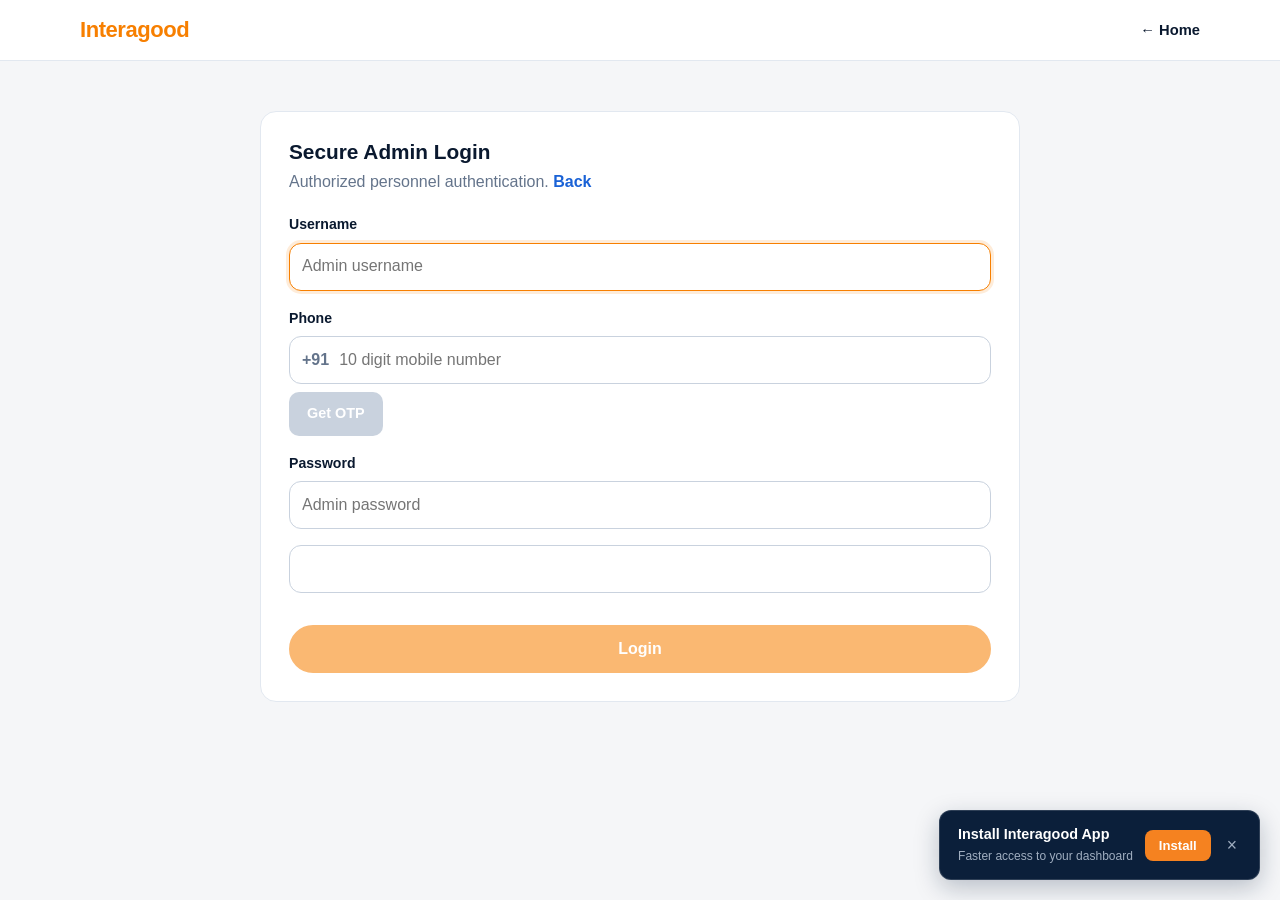
==== commit 08deb069: "feat: Interagood multi-role PWA platform, role onboarding, calculation engines, PayU hooks & secure " ====
--- a/admin.html
+++ b/admin.html
@@ -7,50 +7,59 @@
   <meta name="robots" content="noindex, nofollow">
   <meta name="theme-color" content="#0b1f3a">
   <link rel="icon" type="image/png" href="assets/favicon.png">
-  <link rel="apple-touch-icon" href="assets/favicon.png">
+  <link rel="apple-touch-icon" href="assets/apple-touch-icon.png">
+  <link rel="manifest" href="manifest.webmanifest">
   <link rel="stylesheet" href="style.css?v=20261105-e">
-  <link rel="stylesheet" href="partner.css?v=20">
+  <link rel="stylesheet" href="partner.css?v=20261113">
   <style>
     body.ad { background: #f5f6f8; }
     .ad-main { padding: 24px 0 64px; }
-    .ad-wrap { width: min(1100px, 94%); margin: 0 auto; }
+    .ad-wrap { width: min(1140px, 94%); margin: 0 auto; }
     .ad-user { display: flex; align-items: center; gap: 14px; color: var(--navy); font-size: 0.92rem; font-weight: 600; }
     .ad-bar { display: flex; flex-wrap: wrap; align-items: center; justify-content: space-between; gap: 12px; margin-bottom: 18px; }
-    .ad-bar .tabs { justify-content: flex-start; margin: 0; }
+    .ad-bar .tabs { justify-content: flex-start; margin: 0; flex-wrap: wrap; }
     .ad-bar .btn-sm { margin-top: 0; }
+
+    .ad-filters { display: flex; flex-wrap: wrap; align-items: center; gap: 12px; padding: 14px 16px; background: #fff; border: 1px solid var(--line); border-radius: 14px; margin-bottom: 16px; }
+    .ad-filters label { display: inline-flex; align-items: center; gap: 6px; margin: 0; font-size: 0.86rem; font-weight: 700; color: var(--navy); cursor: pointer; }
+    .ad-filters select { width: auto; margin: 0; padding: 7px 12px; border: 1.5px solid #cbd5e1; border-radius: 9px; font-size: 0.86rem; font-weight: 600; }
 
     .ad-list { display: grid; gap: 14px; }
     .ad-card { border: 1px solid var(--line); border-radius: 14px; background: #fff; padding: 18px; }
-    .ad-card + .ad-card { margin-top: 0; }
     .ad-top { display: flex; flex-wrap: wrap; align-items: center; justify-content: space-between; gap: 10px; margin-bottom: 12px; }
     .ad-no { font-weight: 800; color: var(--navy); }
     .ad-when { color: var(--muted); font-size: 0.82rem; font-weight: 500; }
-    .ad-right { display: flex; align-items: center; gap: 10px; }
-    .ad-tag { padding: 4px 12px; border-radius: 999px; font-size: 0.76rem; font-weight: 800; letter-spacing: 0.06em; text-transform: uppercase; }
+    .ad-right { display: flex; flex-wrap: wrap; align-items: center; gap: 10px; }
+    .ad-tag { padding: 4px 10px; border-radius: 8px; font-size: 0.74rem; font-weight: 800; letter-spacing: 0.05em; text-transform: uppercase; }
     .st-new { background: var(--orange-soft); color: var(--orange-dark); }
     .st-contacted { background: #e6efff; color: #1a62d6; }
     .st-closed { background: #e7f6ee; color: #1f7a45; }
+    .st-online { background: #dcfce7; color: #15803d; }
+    .st-offline { background: #f1f5f9; color: #64748b; }
 
-    .ad-grid { display: grid; grid-template-columns: repeat(auto-fit, minmax(200px, 1fr)); gap: 14px; }
-    .ad-label { margin: 0 0 4px; color: var(--muted); font-size: 0.76rem; font-weight: 800; letter-spacing: 0.08em; text-transform: uppercase; }
-    .ad-value { margin: 0; color: var(--ink); font-size: 0.94rem; line-height: 1.5; }
+    .ad-grid { display: grid; grid-template-columns: repeat(auto-fit, minmax(190px, 1fr)); gap: 14px; }
+    .ad-label { margin: 0 0 4px; color: var(--muted); font-size: 0.74rem; font-weight: 800; letter-spacing: 0.08em; text-transform: uppercase; }
+    .ad-value { margin: 0; color: var(--ink); font-size: 0.92rem; line-height: 1.45; }
     .ad-value a { color: var(--navy); font-weight: 600; }
-    .ad-sub { margin: 16px 0 8px; color: var(--navy); font-size: 0.82rem; font-weight: 800; letter-spacing: 0.08em; text-transform: uppercase; }
+    .ad-sub { margin: 16px 0 8px; color: var(--navy); font-size: 0.8rem; font-weight: 800; letter-spacing: 0.08em; text-transform: uppercase; }
 
     .ad-rows { list-style: none; margin: 0; padding: 0; display: grid; gap: 8px; }
-    .ad-row { display: flex; flex-wrap: wrap; align-items: center; gap: 10px; padding: 10px 12px; border: 1px solid var(--line); border-radius: 10px; background: var(--bg-alt); font-size: 0.9rem; }
+    .ad-row { display: flex; flex-wrap: wrap; align-items: center; gap: 10px; padding: 10px 12px; border: 1px solid var(--line); border-radius: 10px; background: var(--bg-alt); font-size: 0.88rem; }
     .ad-row b { color: var(--navy); }
-    .ad-chip { padding: 2px 10px; border-radius: 999px; background: #fff; border: 1px solid var(--line); color: var(--muted); font-size: 0.78rem; font-weight: 700; }
+    .ad-chip { padding: 2px 10px; border-radius: 8px; background: #fff; border: 1px solid var(--line); color: var(--muted); font-size: 0.76rem; font-weight: 700; }
     .ad-empty { padding: 26px; border: 1px dashed var(--line); border-radius: 14px; background: #fff; color: var(--muted); text-align: center; }
-    .ad-select { padding: 7px 10px; border: 1.5px solid #c9d2de; border-radius: 9px; background: #fff; color: var(--navy); font: inherit; font-size: 0.86rem; font-weight: 700; cursor: pointer; }
+    .ad-select { padding: 7px 10px; border: 1.5px solid #c9d2de; border-radius: 9px; background: #fff; color: var(--navy); font: inherit; font-size: 0.84rem; font-weight: 700; cursor: pointer; width: auto; margin: 0; }
     .ad-select:disabled { opacity: 0.55; cursor: default; }
-    .ad-main .hint { margin-bottom: 14px; }
+    .ad-samples-grid { display: grid; grid-template-columns: repeat(auto-fill, minmax(130px, 1fr)); gap: 10px; margin-top: 8px; }
+    .ad-sample-item { border: 1px solid var(--line); border-radius: 10px; overflow: hidden; background: #f8fafc; }
+    .ad-sample-item img { width: 100%; height: 96px; object-fit: cover; display: block; }
+    .ad-sample-item div { padding: 6px 8px; font-size: 0.76rem; font-weight: 600; color: var(--navy); overflow: hidden; text-overflow: ellipsis; white-space: nowrap; }
   </style>
 </head>
 <body class="ad">
   <header class="pp-header">
     <div class="container pp-header-inner">
-      <a class="brand" href="admin.html" aria-label="Interagood admin"><span class="brand-name">Interagood</span></a>
+      <a class="brand" href="admin.html" aria-label="Interagood admin"><span class="brand-name">Interagood Admin</span></a>
       <div class="ad-user">
         <span id="ad-name">Admin</span>
         <button type="button" class="btn-sm" id="ad-logout">Log out</button>
@@ -63,6 +72,7 @@
       <div class="ad-bar">
         <div class="tabs" role="tablist" aria-label="Admin sections">
           <button type="button" class="tab active" id="tab-orders" role="tab" aria-selected="true" aria-controls="panel-orders">Orders</button>
+          <button type="button" class="tab" id="tab-users" role="tab" aria-selected="false" aria-controls="panel-users">Online Talent &amp; Partner Samples</button>
           <button type="button" class="tab" id="tab-carts" role="tab" aria-selected="false" aria-controls="panel-carts">Live carts</button>
         </div>
         <button type="button" class="btn-sm" id="ad-refresh">Refresh</button>
@@ -74,11 +84,29 @@
         <p class="ad-empty">Loading orders&hellip;</p>
       </section>
 
+      <section id="panel-users" class="ad-list" role="tabpanel" aria-labelledby="tab-users" hidden>
+        <div class="ad-filters">
+          <label><input type="checkbox" id="flt-online-only" checked> Online Users Only</label>
+          <label>Role:
+            <select id="flt-role">
+              <option value="all">All Roles</option>
+              <option value="partner">Partners (Private Samples)</option>
+              <option value="supplier">Suppliers</option>
+              <option value="architect">Architects</option>
+            </select>
+          </label>
+        </div>
+        <div id="ad-users-list" class="ad-list">
+          <p class="ad-empty">Loading registered professionals&hellip;</p>
+        </div>
+      </section>
+
       <section id="panel-carts" class="ad-list" role="tabpanel" aria-labelledby="tab-carts" hidden></section>
     </div>
   </main>
 
   <script src="config.js?v=20261104d"></script>
-  <script src="admin.js?v=1"></script>
+  <script src="pwa.js?v=20261113"></script>
+  <script src="admin.js?v=20261113"></script>
 </body>
 </html>
--- a/style.css
+++ b/style.css
@@ -1,23 +1,23 @@
 :root {
-  --navy: #0b1f3a;
-  --navy-2: #13294b;
+  --navy: #0a192f;
+  --navy-2: #112543;
   --orange: #f77f00;
   --orange-dark: #c96500;
-  --orange-soft: #fff3e3;
-  --ink: #1c2733;
-  --muted: #5b6776;
-  --line: #e4e8ee;
+  --orange-soft: #fdf0dc;
+  --ink: #16213a;
+  --muted: #64748b;
+  --line: #e2e8f0;
   --bg: #ffffff;
-  --bg-alt: #f6f8fb;
+  --bg-alt: #f8fafc;
   --radius: 16px;
-  --shadow: 0 10px 30px rgba(11, 31, 58, 0.08);
+  --shadow: 0 10px 30px rgba(10, 25, 47, 0.08);
 }
 
 * { box-sizing: border-box; }
 html { scroll-behavior: smooth; }
 body {
   margin: 0;
-  font-family: -apple-system, BlinkMacSystemFont, "Segoe UI", Roboto, "Helvetica Neue", Arial, sans-serif;
+  font-family: 'Poppins', -apple-system, BlinkMacSystemFont, "Segoe UI", Roboto, "Helvetica Neue", Arial, sans-serif;
   color: var(--ink);
   background: var(--bg);
   line-height: 1.65;
@@ -43,7 +43,7 @@
 }
 .nav-inner { display: flex; align-items: center; justify-content: space-between; height: 88px; }
 .brand { display: inline-flex; align-items: center; text-decoration: none; }
-.brand-name { color: #f77f00; font-size: 22px; font-weight: 700; line-height: 1.2; }
+.brand-name { color: #f77f00; font-size: 22px; font-weight: 800; line-height: 1.2; font-family: 'Poppins', sans-serif; letter-spacing: -0.02em; }
 .location-bar { display: flex; align-items: center; gap: 10px; width: min(460px, 52vw); min-height: 46px; padding: 0 15px; border: 1px solid var(--line); border-radius: 12px; background: #fff; }
 .location-icon { color: var(--orange-dark); font-size: 1.5rem; line-height: 1; }
 .location-bar input, .search-bar input { min-width: 0; width: 100%; margin: 0; padding: 0; border: 0; background: transparent; outline: 0; }
@@ -341,3 +341,136 @@
   .top-fixed .search-bar { min-height: 42px; }
   .category-tab { width: 72px; }
 }
+
+/* ===== Homepage redesign: client-focused ===== */
+
+/* Hero */
+.hero { position: relative; background: var(--navy); color: #fff; overflow: hidden; padding: 0; }
+.hero-inner { display: grid; grid-template-columns: 1fr 1fr; gap: 48px; align-items: center; padding: 72px 0; position: relative; z-index: 2; }
+.hero-inner::before { position: absolute; inset: 0; background: radial-gradient(600px 400px at 80% -10%, rgba(247,127,0,0.18), transparent 55%), radial-gradient(500px 300px at -10% 20%, rgba(10,25,47,0.35), transparent 50%); content: ""; z-index: -1; pointer-events: none; }
+.hero-kicker { display: inline-block; font-size: 0.78rem; font-weight: 800; letter-spacing: 0.15em; text-transform: uppercase; color: #ffb74d; margin-bottom: 14px; }
+.hero h1 { color: #fff; font-size: clamp(2.2rem, 5vw, 3.6rem); line-height: 1.1; margin-bottom: 16px; letter-spacing: -0.02em; }
+.hero h1 strong { color: #ffb74d; }
+.hero p { color: rgba(255,255,255,0.85); font-size: clamp(1rem, 1.6vw, 1.15rem); max-width: 520px; margin-bottom: 26px; line-height: 1.7; }
+.hero-actions { display: flex; flex-wrap: wrap; gap: 14px; margin-bottom: 24px; }
+.hero-trust { display: flex; flex-wrap: wrap; gap: 18px; color: rgba(255,255,255,0.7); font-size: 0.86rem; font-weight: 700; letter-spacing: 0.04em; }
+.hero-trust span { display: inline-flex; align-items: center; gap: 6px; }
+.hero-visual { position: relative; }
+.hero-card { background: rgba(255,255,255,0.06); backdrop-filter: blur(12px); border: 1px solid rgba(255,255,255,0.12); border-radius: 24px; padding: 28px; box-shadow: 0 20px 50px rgba(0,0,0,0.35); position: relative; }
+.hero-card::before { position: absolute; inset: 0; border-radius: 24px; padding: 1px; background: linear-gradient(90deg, transparent, rgba(247,127,0,0.35), transparent); -webkit-mask: linear-gradient(#fff 0 0) content-box, linear-gradient(#fff 0 0); mask: linear-gradient(#fff 0 0) content-box, linear-gradient(#fff 0 0); -webkit-mask-composite: destination-out; mask-composite: exclude; pointer-events: none; content: ""; }
+.hero-chip { display: inline-block; font-size: 0.72rem; font-weight: 800; letter-spacing: 0.12em; text-transform: uppercase; color: #ffb74d; margin-bottom: 10px; }
+.hero-card h3 { color: #fff; font-size: 1.35rem; margin-bottom: 8px; }
+.hero-card p { color: rgba(255,255,255,0.75); font-size: 0.95rem; max-width: none; margin-bottom: 18px; line-height: 1.6; }
+.hero-steps { display: flex; gap: 10px; margin-top: 6px; }
+.hero-steps .step { flex: 1; background: rgba(255,255,255,0.08); border: 1px solid rgba(255,255,255,0.12); color: rgba(255,255,255,0.9); font-size: 0.78rem; font-weight: 700; padding: 8px 10px; border-radius: 10px; text-align: center; letter-spacing: 0.06em; }
+
+/* Section headings reused */
+.section-head { text-align: center; max-width: 700px; margin: 0 auto 46px; }
+.section-head.center { text-align: center; }
+.eyebrow { display: inline-block; font-size: 0.78rem; font-weight: 800; letter-spacing: 0.14em; text-transform: uppercase; color: var(--orange-dark); background: var(--orange-soft); border: 1px solid #ffd9ad; padding: 6px 14px; border-radius: 999px; margin-bottom: 12px; }
+.section-head h2 { margin-bottom: 10px; }
+.section-head p { color: var(--muted); margin: 0; font-size: 1.02rem; }
+
+/* Services */
+.services { padding: 76px 0 40px; background: var(--bg); }
+.service-grid { display: grid; grid-template-columns: repeat(3, minmax(0, 1fr)); gap: 18px; }
+.service-card { background: #fff; border: 1px solid var(--line); border-radius: 18px; padding: 26px 22px; box-shadow: var(--shadow); display: flex; flex-direction: column; gap: 12px; transition: transform 0.2s, border-color 0.2s; }
+.service-card:hover { transform: translateY(-3px); border-color: var(--orange); }
+.svc-icon { font-size: 2rem; line-height: 1; }
+.service-card h3 { font-size: 1.1rem; margin-bottom: 6px; }
+.service-card p { color: var(--muted); font-size: 0.92rem; margin: 0; line-height: 1.55; }
+
+/* How it works */
+.how-it-works { padding: 76px 0; background: var(--bg-alt); }
+.steps-grid { display: grid; grid-template-columns: repeat(4, minmax(0, 1fr)); gap: 20px; }
+.step-card { background: #fff; border: 1px solid var(--line); border-radius: 18px; padding: 26px 22px; text-align: center; box-shadow: var(--shadow); position: relative; overflow: hidden; }
+.step-card::before { position: absolute; inset: 0 0 auto 0; height: 4px; background: var(--orange); content: ""; }
+.step-num { display: inline-flex; align-items: center; justify-content: center; width: 40px; height: 40px; border-radius: 50%; background: var(--navy); color: #fff; font-weight: 800; font-size: 1.1rem; margin-bottom: 14px; }
+.step-card h3 { font-size: 1.05rem; margin-bottom: 8px; }
+.step-card p { color: var(--muted); font-size: 0.92rem; margin: 0; line-height: 1.55; }
+
+/* Trust */
+.trust { padding: 76px 0 40px; background: var(--bg); }
+.trust-stats { display: flex; justify-content: center; gap: 46px; margin-bottom: 44px; flex-wrap: wrap; }
+.stat { text-align: center; }
+.stat strong { display: block; font-size: 2.2rem; font-weight: 800; color: var(--navy); line-height: 1; letter-spacing: -0.03em; }
+.stat span { color: var(--muted); font-size: 0.9rem; font-weight: 600; margin-top: 4px; }
+.trust-grid { display: grid; grid-template-columns: repeat(4, minmax(0, 1fr)); gap: 14px; }
+.trust-card { min-height: 175px; padding: 20px; border: 1px solid var(--line); border-radius: 15px; background: #fff; box-shadow: 0 6px 20px rgba(10, 25, 47, 0.045); display: flex; flex-direction: column; gap: 10px; }
+.trust-icon { display: grid; width: 38px; height: 38px; place-items: center; border-radius: 11px; background: var(--orange-soft); color: var(--orange-dark); font-size: 1.15rem; font-weight: 800; }
+.trust-card h3 { margin-bottom: 6px; font-size: 1rem; }
+.trust-card p { margin: 0; color: var(--muted); font-size: 0.88rem; line-height: 1.5; }
+
+/* CTA */
+.cta { background: var(--navy); color: #fff; text-align: center; padding: 64px 0; }
+.cta-inner { max-width: 760px; margin: 0 auto; }
+.cta h2 { color: #fff; font-size: clamp(1.7rem, 3vw, 2.2rem); margin-bottom: 12px; }
+.cta p { color: rgba(255,255,255,0.8); max-width: 560px; margin: 0 auto 26px; font-size: 1.05rem; line-height: 1.65; }
+
+/* Responsive homepage */
+@media (max-width: 860px) {
+  .hero-inner { grid-template-columns: 1fr; gap: 32px; padding: 56px 0; text-align: center; }
+  .hero-actions { justify-content: center; }
+  .hero-trust { justify-content: center; }
+  .hero p { margin: 0 auto 26px; }
+  .service-grid, .steps-grid, .trust-grid { grid-template-columns: repeat(2, minmax(0, 1fr)); }
+}
+@media (max-width: 560px) {
+  .hero-inner { padding: 42px 0; gap: 26px; }
+  .hero-card { padding: 22px; }
+  .hero-steps { gap: 6px; }
+  .hero-steps .step { font-size: 0.68rem; padding: 6px 8px; }
+  .service-grid, .steps-grid, .trust-grid { grid-template-columns: 1fr; }
+  .trust-stats { gap: 30px; }
+  .stat strong { font-size: 1.8rem; }
+}
+
+/* ===== Top bar: category RTL banner ===== */
+.top-fixed { position: sticky; top: 0; z-index: 60; background: #fff; border-bottom: 1px solid var(--line); box-shadow: 0 2px 10px rgba(10, 25, 47, 0.06); }
+.top-fixed .nav { position: static; border: 0; background: transparent; backdrop-filter: none; }
+.top-fixed .nav-inner { height: 64px; gap: 14px; display: flex; align-items: center; justify-content: space-between; }
+.category-banner { background: var(--navy); overflow: hidden; border-bottom: 1px solid rgba(255,255,255,0.08); }
+.banner-track { display: flex; gap: 30px; padding: 10px 0; width: max-content; animation: marquee 20s linear infinite; }
+.banner-item { display: flex; align-items: center; gap: 10px; padding: 6px 14px; border: 1px solid rgba(255,255,255,0.15); border-radius: 999px; background: rgba(255,255,255,0.04); color: #fff; font-size: 0.85rem; font-weight: 700; white-space: nowrap; flex: none; }
+.banner-icon { font-size: 1.1rem; }
+@keyframes marquee { from { transform: translateX(0); } to { transform: translateX(-50%); } }
+
+/* ===== Trust gradient moving stroke ===== */
+.trust-stroke-wrap { position: relative; display: inline-block; }
+.trust-stroke { position: absolute; inset: 0; border-radius: inherit; padding: 2px; background: linear-gradient(90deg, #ffb74d, #f77f00, #c96500, #f77f00, #ffb74d); -webkit-mask: linear-gradient(#fff 0 0) content-box, linear-gradient(#fff 0 0); mask: linear-gradient(#fff 0 0) content-box, linear-gradient(#fff 0 0); -webkit-mask-composite: destination-out; mask-composite: exclude; pointer-events: none; animation: trustGrad 4s linear infinite; }
+@keyframes trustGrad { 0% { filter: hue-rotate(0deg); } 100% { filter: hue-rotate(360deg); } }
+
+/* ===== Image gallery ===== */
+.image-gallery { padding: 76px 0 40px; background: var(--bg); }
+.gallery-head { text-align: center; max-width: 700px; margin: 0 auto 40px; }
+.gallery-wrap { display: flex; gap: 30px; align-items: flex-start; position: relative; overflow: hidden; }
+.gallery-main { flex: 1; position: relative; border-radius: 22px; overflow: hidden; border: 1px solid var(--line); box-shadow: var(--shadow); background: #000; min-height: 420px; }
+.gallery-img-box { width: 100%; height: 100%; position: relative; overflow: hidden; }
+.gallery-img-box img { width: 100%; height: 100%; object-fit: cover; display: block; transition: transform 0.5s ease; }
+.gallery-overlay { position: absolute; inset: 0; background: linear-gradient(180deg, transparent 0%, rgba(0,0,0,0.55) 60%, rgba(0,0,0,0.85) 100%); display: flex; flex-direction: column; justify-content: flex-end; padding: 26px; gap: 10px; }
+.gallery-name { color: #fff; font-size: 1.5rem; font-weight: 800; font-family: 'Poppins', sans-serif; letter-spacing: -0.02em; text-shadow: 0 2px 8px rgba(0,0,0,0.4); }
+.gallery-portraits { display: flex; flex-direction: column; gap: 10px; flex: none; width: 150px; }
+.gallery-portrait { position: relative; border-radius: 12px; overflow: hidden; border: 2px solid transparent; cursor: pointer; transition: transform 0.2s, border-color 0.2s; height: 130px; }
+.gallery-portrait.active { border-color: var(--orange); transform: scale(1.03); }
+.gallery-portrait img { width: 100%; height: 100%; object-fit: cover; display: block; }
+.gallery-portrait .portrait-name { position: absolute; bottom: 0; left: 0; right: 0; background: rgba(0,0,0,0.55); color: #fff; font-size: 0.7rem; font-weight: 700; text-align: center; padding: 4px 6px; font-family: 'Poppins', sans-serif; }
+.get-started-btn { background: var(--orange); color: #fff; border: 0; border-radius: 999px; padding: 11px 24px; font-weight: 800; font-size: 0.9rem; cursor: pointer; font-family: inherit; text-decoration: none; display: inline-block; }
+.get-started-btn:hover { background: var(--orange-dark); }
+
+.image-gallery.expanded .gallery-main { filter: blur(2px); opacity: 0.5; pointer-events: none; }
+.gallery-expand { position: fixed; inset: 0; z-index: 200; background: #000; display: none; align-items: center; justify-content: center; padding: 30px; }
+.gallery-expand.open { display: flex; }
+.gallery-expand-img { max-width: 90vw; max-height: 85vh; object-fit: contain; border-radius: 12px; box-shadow: 0 0 40px rgba(0,0,0,0.6); }
+.gallery-expand-close { position: absolute; top: 20px; right: 24px; color: #fff; font-size: 2rem; font-weight: 700; background: rgba(0,0,0,0.5); border: 0; border-radius: 50%; width: 44px; height: 44px; display: grid; place-items: center; cursor: pointer; z-index: 210; }
+
+/* Responsive gallery */
+@media (max-width: 860px) {
+  .gallery-wrap { flex-direction: column; gap: 20px; }
+  .gallery-portraits { flex-direction: row; width: 100; height: 130px; overflow-x: auto; gap: 10px; padding-bottom: 10px; scrollbar-width: none; }
+  .gallery-portraits::-webkit-scrollbar { display: none; }
+  .gallery-main { min-height: 320px; }
+  .banner-track { gap: 20px; animation-duration: 14s; }
+  .banner-item { font-size: 0.78rem; padding: 5px 12px; gap: 8px; }
+}
+
+
--- a/partner.css
+++ b/partner.css
@@ -8,7 +8,7 @@
 .pp-wrap h1 { margin: 0 0 8px; font-size: clamp(1.5rem, 4.5vw, 2rem); color: var(--navy); }
 .pp-sub { margin: 0 0 22px; color: var(--muted); }
 
-.role-cards { display: grid; grid-template-columns: repeat(2, minmax(0, 1fr)); gap: 12px; }
+.role-cards { display: grid; grid-template-columns: repeat(auto-fit, minmax(200px, 1fr)); gap: 14px; }
 .role-card { display: flex; flex-direction: column; align-items: flex-start; gap: 6px; padding: 16px; border: 1.5px solid var(--line); border-radius: 14px; background: #fff; color: var(--ink); font: inherit; text-align: left; cursor: pointer; transition: border-color 0.15s, box-shadow 0.15s; }
 .role-card:hover { border-color: #c5ced9; }
 .role-card[aria-checked="true"] { border-color: var(--orange); box-shadow: 0 0 0 3px rgba(247, 127, 0, 0.15); }
@@ -176,3 +176,19 @@
 #step-login .btn-sm { margin-top: 8px; }
 #step-login .btn { width: 100%; }
 #step-login .btn:disabled { opacity: 0.55; cursor: default; }
+
+/* Onboarding strict warning, helpful tips, skill level radio group */
+.warn-banner { padding: 14px 16px; border-radius: 12px; border: 1.5px solid #f5b7b1; background: #fdf2f2; color: #7f1d1d; font-size: 0.88rem; line-height: 1.5; margin-bottom: 18px; }
+.warn-banner strong { display: block; color: #991b1b; font-size: 0.92rem; margin-bottom: 4px; }
+.tip-banner { padding: 13px 16px; border-radius: 12px; border: 1.5px solid #bfdbfe; background: #eff6ff; color: #1e3a8a; font-size: 0.86rem; line-height: 1.5; margin: 14px 0 18px; }
+.tip-banner strong { display: block; color: #1e40af; margin-bottom: 3px; }
+.ok-banner { padding: 12px 15px; border-radius: 12px; border: 1.5px solid #bbf7d0; background: #f0fdf4; color: #166534; font-size: 0.86rem; line-height: 1.45; margin-bottom: 16px; }
+.skill-grid { display: grid; grid-template-columns: repeat(3, 1fr); gap: 8px; }
+.skill-btn { padding: 11px 8px; border: 1.5px solid #c9d2de; border-radius: 10px; background: #fff; color: var(--navy); font: inherit; font-size: 0.88rem; font-weight: 700; cursor: pointer; text-align: center; transition: all 0.15s; }
+.skill-btn[aria-checked="true"] { border-color: var(--orange); background: var(--orange-soft); color: var(--orange-dark); box-shadow: 0 0 0 2px rgba(247, 127, 0, 0.16); }
+.mandatory-check { display: flex; align-items: flex-start; gap: 12px; padding: 13px 14px; margin-bottom: 10px; border: 1.5px solid #c9d2de; border-radius: 12px; background: #fff; cursor: pointer; transition: border-color 0.15s, background 0.15s; }
+.mandatory-check.checked { border-color: #1f9d55; background: #f4fbf7; }
+.mandatory-check input { width: 19px; height: 19px; margin-top: 2px; flex: none; accent-color: #1f9d55; cursor: pointer; }
+.mandatory-check span { font-size: 0.9rem; line-height: 1.4; color: var(--ink); font-weight: 600; }
+@media (max-width: 480px) { .skill-grid { grid-template-columns: 1fr; } }
+
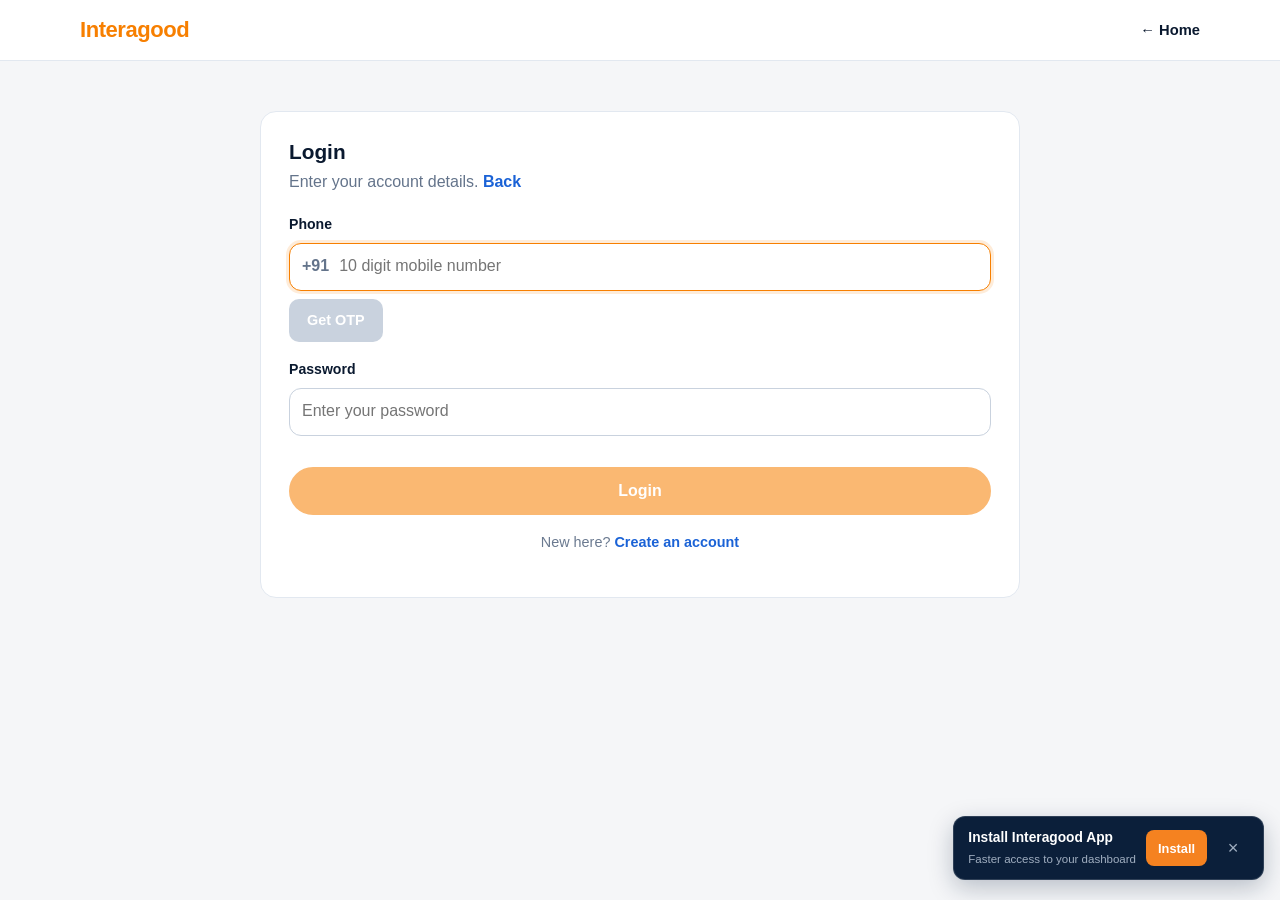
==== commit 1006281b: "Add organized drawer menu with Orders, Architects, Partners, Suppliers, Live Carts filters in admin " ====
--- a/admin.html
+++ b/admin.html
@@ -12,17 +12,41 @@
   <link rel="stylesheet" href="style.css?v=20261105-e">
   <link rel="stylesheet" href="partner.css?v=20261113">
   <style>
-    body.ad { background: #f5f6f8; }
-    .ad-main { padding: 24px 0 64px; }
-    .ad-wrap { width: min(1140px, 94%); margin: 0 auto; }
+    body.ad { background: #f5f6f8; margin: 0; }
+    .ad-head-left { display: flex; align-items: center; gap: 12px; }
+    .ad-menu-btn { display: inline-flex; align-items: center; justify-content: center; width: 40px; height: 40px; border: 1px solid var(--line); border-radius: 10px; background: #fff; color: var(--navy); cursor: pointer; padding: 0; }
+    .ad-menu-btn:hover { background: #f1f5f9; }
+    .ad-menu-btn svg { width: 20px; height: 20px; stroke: currentColor; stroke-width: 2.2; fill: none; stroke-linecap: round; }
     .ad-user { display: flex; align-items: center; gap: 14px; color: var(--navy); font-size: 0.92rem; font-weight: 600; }
-    .ad-bar { display: flex; flex-wrap: wrap; align-items: center; justify-content: space-between; gap: 12px; margin-bottom: 18px; }
-    .ad-bar .tabs { justify-content: flex-start; margin: 0; flex-wrap: wrap; }
+
+    .ad-shell { display: flex; min-height: calc(100vh - 64px); position: relative; }
+    .ad-backdrop { position: fixed; inset: 0; background: rgba(11, 31, 58, 0.45); z-index: 40; }
+    .ad-backdrop[hidden] { display: none; }
+
+    .ad-drawer { width: 260px; flex: 0 0 260px; background: #fff; border-right: 1px solid var(--line); padding: 18px 14px; display: flex; flex-direction: column; gap: 6px; z-index: 50; }
+    .ad-drawer-head { display: flex; align-items: center; justify-content: space-between; padding: 4px 8px 12px; border-bottom: 1px solid var(--line); margin-bottom: 6px; }
+    .ad-drawer-title { font-size: 0.78rem; font-weight: 800; letter-spacing: 0.08em; text-transform: uppercase; color: var(--muted); margin: 0; }
+    .ad-drawer-close { display: none; width: 32px; height: 32px; border: 1px solid var(--line); border-radius: 8px; background: #fff; color: var(--navy); font-size: 1.2rem; line-height: 1; cursor: pointer; }
+
+    .ad-nav-item { display: flex; align-items: center; justify-content: space-between; width: 100%; padding: 11px 12px; border: 0; border-radius: 10px; background: transparent; color: var(--navy); font: inherit; font-size: 0.92rem; font-weight: 700; text-align: left; cursor: pointer; transition: background 0.15s, color 0.15s; }
+    .ad-nav-item:hover { background: #f1f5f9; }
+    .ad-nav-item.active { background: var(--navy); color: #fff; }
+    .ad-nav-left { display: inline-flex; align-items: center; gap: 10px; }
+    .ad-nav-left svg { width: 18px; height: 18px; stroke: currentColor; stroke-width: 2; fill: none; stroke-linecap: round; stroke-linejoin: round; flex-shrink: 0; }
+    .ad-nav-count { padding: 2px 8px; border-radius: 999px; font-size: 0.74rem; font-weight: 800; background: #eef2f7; color: var(--navy); }
+    .ad-nav-item.active .ad-nav-count { background: rgba(255, 255, 255, 0.2); color: #fff; }
+
+    .ad-main { flex: 1; min-width: 0; padding: 22px 24px 64px; }
+    .ad-wrap { max-width: 1060px; margin: 0 auto; }
+    .ad-bar { display: flex; flex-wrap: wrap; align-items: center; justify-content: space-between; gap: 12px; margin-bottom: 16px; padding-bottom: 14px; border-bottom: 1px solid var(--line); }
+    .ad-sec-title { margin: 0; font-size: 1.35rem; font-weight: 800; color: var(--navy); }
+    .ad-sec-sub { margin: 3px 0 0; font-size: 0.85rem; color: var(--muted); }
+    .ad-bar-actions { display: flex; flex-wrap: wrap; align-items: center; gap: 10px; }
     .ad-bar .btn-sm { margin-top: 0; }
 
-    .ad-filters { display: flex; flex-wrap: wrap; align-items: center; gap: 12px; padding: 14px 16px; background: #fff; border: 1px solid var(--line); border-radius: 14px; margin-bottom: 16px; }
+    .ad-filters { display: flex; flex-wrap: wrap; align-items: center; gap: 12px; padding: 12px 14px; background: #fff; border: 1px solid var(--line); border-radius: 12px; margin-bottom: 14px; }
     .ad-filters label { display: inline-flex; align-items: center; gap: 6px; margin: 0; font-size: 0.86rem; font-weight: 700; color: var(--navy); cursor: pointer; }
-    .ad-filters select { width: auto; margin: 0; padding: 7px 12px; border: 1.5px solid #cbd5e1; border-radius: 9px; font-size: 0.86rem; font-weight: 600; }
+    .ad-filters select { width: auto; margin: 0; padding: 6px 10px; border: 1.5px solid #cbd5e1; border-radius: 8px; font-size: 0.86rem; font-weight: 600; background: #fff; color: var(--navy); }
 
     .ad-list { display: grid; gap: 14px; }
     .ad-card { border: 1px solid var(--line); border-radius: 14px; background: #fff; padding: 18px; }
@@ -54,12 +78,27 @@
     .ad-sample-item { border: 1px solid var(--line); border-radius: 10px; overflow: hidden; background: #f8fafc; }
     .ad-sample-item img { width: 100%; height: 96px; object-fit: cover; display: block; }
     .ad-sample-item div { padding: 6px 8px; font-size: 0.76rem; font-weight: 600; color: var(--navy); overflow: hidden; text-overflow: ellipsis; white-space: nowrap; }
+
+    body.ad.drawer-collapsed .ad-drawer { display: none; }
+
+    @media (max-width: 900px) {
+      .ad-drawer { position: fixed; top: 0; left: 0; bottom: 0; width: 270px; transform: translateX(-100%); transition: transform 0.2s ease; box-shadow: 4px 0 24px rgba(11, 31, 58, 0.16); display: flex; }
+      body.ad.drawer-open .ad-drawer { transform: translateX(0); display: flex; }
+      body.ad.drawer-collapsed .ad-drawer { display: flex; }
+      .ad-drawer-close { display: inline-flex; align-items: center; justify-content: center; }
+      .ad-main { padding: 18px 14px 64px; }
+    }
   </style>
 </head>
 <body class="ad">
   <header class="pp-header">
     <div class="container pp-header-inner">
-      <a class="brand" href="admin.html" aria-label="Interagood admin"><span class="brand-name">Interagood Admin</span></a>
+      <div class="ad-head-left">
+        <button type="button" class="ad-menu-btn" id="ad-drawer-btn" aria-label="Toggle menu" aria-expanded="false" aria-controls="ad-drawer">
+          <svg viewBox="0 0 24 24" aria-hidden="true"><path d="M4 6h16M4 12h16M4 18h16"/></svg>
+        </button>
+        <a class="brand" href="admin.html" aria-label="Interagood admin"><span class="brand-name">Interagood Admin</span></a>
+      </div>
       <div class="ad-user">
         <span id="ad-name">Admin</span>
         <button type="button" class="btn-sm" id="ad-logout">Log out</button>
@@ -67,46 +106,100 @@
     </div>
   </header>
 
-  <main class="ad-main">
-    <div class="ad-wrap">
-      <div class="ad-bar">
-        <div class="tabs" role="tablist" aria-label="Admin sections">
-          <button type="button" class="tab active" id="tab-orders" role="tab" aria-selected="true" aria-controls="panel-orders">Orders</button>
-          <button type="button" class="tab" id="tab-users" role="tab" aria-selected="false" aria-controls="panel-users">Online Talent &amp; Partner Samples</button>
-          <button type="button" class="tab" id="tab-carts" role="tab" aria-selected="false" aria-controls="panel-carts">Live carts</button>
+  <div class="ad-shell">
+    <div class="ad-backdrop" id="ad-backdrop" hidden></div>
+
+    <aside class="ad-drawer" id="ad-drawer" aria-label="Admin navigation">
+      <div class="ad-drawer-head">
+        <p class="ad-drawer-title">Menu</p>
+        <button type="button" class="ad-drawer-close" id="ad-drawer-close" aria-label="Close menu">&times;</button>
+      </div>
+
+      <button type="button" class="ad-nav-item active" id="nav-orders" data-section="orders">
+        <span class="ad-nav-left">
+          <svg viewBox="0 0 24 24" aria-hidden="true"><path d="M9 5H7a2 2 0 00-2 2v12a2 2 0 002 2h10a2 2 0 002-2V7a2 2 0 00-2-2h-2M9 5a2 2 0 002 2h2a2 2 0 002-2M9 5a2 2 0 012-2h2a2 2 0 012 2"/></svg>
+          <span>Orders</span>
+        </span>
+        <span class="ad-nav-count" id="cnt-orders">-</span>
+      </button>
+
+      <button type="button" class="ad-nav-item" id="nav-architect" data-section="architect">
+        <span class="ad-nav-left">
+          <svg viewBox="0 0 24 24" aria-hidden="true"><path d="M3 21h18M5 21V7l7-4 7 4v14M9 21v-6h6v6"/></svg>
+          <span>Architects</span>
+        </span>
+        <span class="ad-nav-count" id="cnt-architect">-</span>
+      </button>
+
+      <button type="button" class="ad-nav-item" id="nav-partner" data-section="partner">
+        <span class="ad-nav-left">
+          <svg viewBox="0 0 24 24" aria-hidden="true"><path d="M14.5 6.5l3 3M4 20l4.5-1 10-10a2.1 2.1 0 00-3-3l-10 10z"/></svg>
+          <span>Partners</span>
+        </span>
+        <span class="ad-nav-count" id="cnt-partner">-</span>
+      </button>
+
+      <button type="button" class="ad-nav-item" id="nav-supplier" data-section="supplier">
+        <span class="ad-nav-left">
+          <svg viewBox="0 0 24 24" aria-hidden="true"><path d="M3 9l1.5-5h15L21 9M3 9v11h18V9M9 20v-6h6v6"/></svg>
+          <span>Suppliers</span>
+        </span>
+        <span class="ad-nav-count" id="cnt-supplier">-</span>
+      </button>
+
+      <button type="button" class="ad-nav-item" id="nav-carts" data-section="carts">
+        <span class="ad-nav-left">
+          <svg viewBox="0 0 24 24" aria-hidden="true"><circle cx="9" cy="20" r="1.5"/><circle cx="17" cy="20" r="1.5"/><path d="M3 4h2l2.4 11h11.6l2-7H6"/></svg>
+          <span>Live Carts</span>
+        </span>
+        <span class="ad-nav-count" id="cnt-carts">-</span>
+      </button>
+    </aside>
+
+    <main class="ad-main">
+      <div class="ad-wrap">
+        <div class="ad-bar">
+          <div>
+            <h1 class="ad-sec-title" id="ad-section-title">Orders</h1>
+            <p class="ad-sec-sub" id="ad-section-sub">Incoming client orders and partner assignments</p>
+          </div>
+          <div class="ad-bar-actions">
+            <button type="button" class="btn-sm" id="ad-refresh">Refresh</button>
+          </div>
         </div>
-        <button type="button" class="btn-sm" id="ad-refresh">Refresh</button>
-      </div>
-
-      <p class="hint" id="ad-msg" role="status" aria-live="polite"></p>
-
-      <section id="panel-orders" class="ad-list" role="tabpanel" aria-labelledby="tab-orders">
-        <p class="ad-empty">Loading orders&hellip;</p>
-      </section>
-
-      <section id="panel-users" class="ad-list" role="tabpanel" aria-labelledby="tab-users" hidden>
-        <div class="ad-filters">
-          <label><input type="checkbox" id="flt-online-only" checked> Online Users Only</label>
-          <label>Role:
-            <select id="flt-role">
-              <option value="all">All Roles</option>
-              <option value="partner">Partners (Private Samples)</option>
-              <option value="supplier">Suppliers</option>
-              <option value="architect">Architects</option>
+
+        <div class="ad-filters" id="ad-filters-orders">
+          <label>Status:
+            <select id="flt-order-status">
+              <option value="all">All Orders</option>
+              <option value="new">New</option>
+              <option value="contacted">Contacted</option>
+              <option value="closed">Closed</option>
             </select>
           </label>
         </div>
-        <div id="ad-users-list" class="ad-list">
-          <p class="ad-empty">Loading registered professionals&hellip;</p>
+
+        <div class="ad-filters" id="ad-filters-users" hidden>
+          <label><input type="checkbox" id="flt-online-only"> Online Only</label>
         </div>
-      </section>
-
-      <section id="panel-carts" class="ad-list" role="tabpanel" aria-labelledby="tab-carts" hidden></section>
-    </div>
-  </main>
+
+        <p class="hint" id="ad-msg" role="status" aria-live="polite"></p>
+
+        <section id="panel-orders" class="ad-list" aria-live="polite">
+          <p class="ad-empty">Loading orders&hellip;</p>
+        </section>
+
+        <section id="panel-users" class="ad-list" hidden aria-live="polite">
+          <p class="ad-empty">Loading list&hellip;</p>
+        </section>
+
+        <section id="panel-carts" class="ad-list" hidden aria-live="polite"></section>
+      </div>
+    </main>
+  </div>
 
   <script src="config.js?v=20261104d"></script>
   <script src="pwa.js?v=20261113"></script>
-  <script src="admin.js?v=20261113"></script>
+  <script src="admin.js?v=20261114a"></script>
 </body>
 </html>
--- a/partner.css
+++ b/partner.css
@@ -158,14 +158,15 @@
 .bc-name { display: flex; align-items: center; gap: 5px; margin: 0; font-size: 1rem; line-height: 1.2; color: var(--navy); }
 .bc-name > span:first-child { overflow: hidden; text-overflow: ellipsis; white-space: nowrap; }
 .bc-tick { flex: none; width: 16px; height: 16px; }
-.bc-user { margin: 1px 0 0; font-size: 0.8rem; color: #5b6778; overflow: hidden; text-overflow: ellipsis; white-space: nowrap; }
+.bc-user { display: flex; align-items: center; gap: 4px; margin: 1px 0 0; font-size: 0.8rem; color: #5b6778; min-width: 0; }
+.bc-user > span:first-child { overflow: hidden; text-overflow: ellipsis; white-space: nowrap; }
 .bc-status { flex: none; display: flex; align-items: center; gap: 6px; font-size: 0.78rem; font-weight: 700; color: #5b6778; }
 .bc-details { margin: 0; padding: 12px 16px 16px; display: grid; gap: 8px; }
 .bc-details > div { display: flex; gap: 8px; font-size: 0.92rem; }
-.bc-details dt { flex: none; width: 74px; color: #5b6778; font-weight: 600; }
+.bc-details dt { flex: none; width: 84px; color: #5b6778; font-weight: 600; }
 .bc-details dt::after { content: ":"; }
 .bc-details dd { margin: 0; min-width: 0; color: var(--ink); font-weight: 600; overflow-wrap: anywhere; }
-.bc-verified { color: #1d9bf0; font-weight: 700; }
+.bc-verified { display: inline-flex; align-items: center; gap: 3px; padding: 2px 8px; border-radius: 5px; background: #16a34a; color: #ffffff; font-size: 0.74rem; font-weight: 800; line-height: 1.3; vertical-align: middle; }
 #bc-state.on { color: #1f9d55; }
 
 .pay-btn { margin-top: 16px; }
@@ -192,3 +193,14 @@
 .mandatory-check span { font-size: 0.9rem; line-height: 1.4; color: var(--ink); font-weight: 600; }
 @media (max-width: 480px) { .skill-grid { grid-template-columns: 1fr; } }
 
+/* Video Call KYC Guide step (shown right after role selection) */
+.kyc-guide-card { text-align: center; border-color: #dbe4f0; }
+.kyc-guide-head { display: flex; flex-direction: column; align-items: center; gap: 10px; }
+.kyc-phone-graphic { margin: 4px 0 6px; filter: drop-shadow(0 8px 18px rgba(11, 31, 58, 0.14)); }
+.kyc-role-tag { font-size: 0.8rem; font-weight: 700; color: var(--orange-dark); letter-spacing: 0.04em; text-transform: uppercase; }
+.kyc-guide-card h2 { margin: 0; font-size: 1.45rem; color: var(--navy); }
+.kyc-guide-text { max-width: 52ch; margin: 4px auto 18px; color: #334155; font-size: 0.98rem; line-height: 1.65; }
+.kyc-guide-actions { display: grid; gap: 10px; max-width: 360px; margin: 0 auto; }
+.kyc-back-btn { font-size: 0.88rem; }
+.onboard-pay-note { margin-top: 14px; padding: 11px 14px; border-radius: 10px; background: #f8fafc; border: 1px solid #e2e8f0; color: #334155; font-size: 0.86rem; line-height: 1.45; }
+
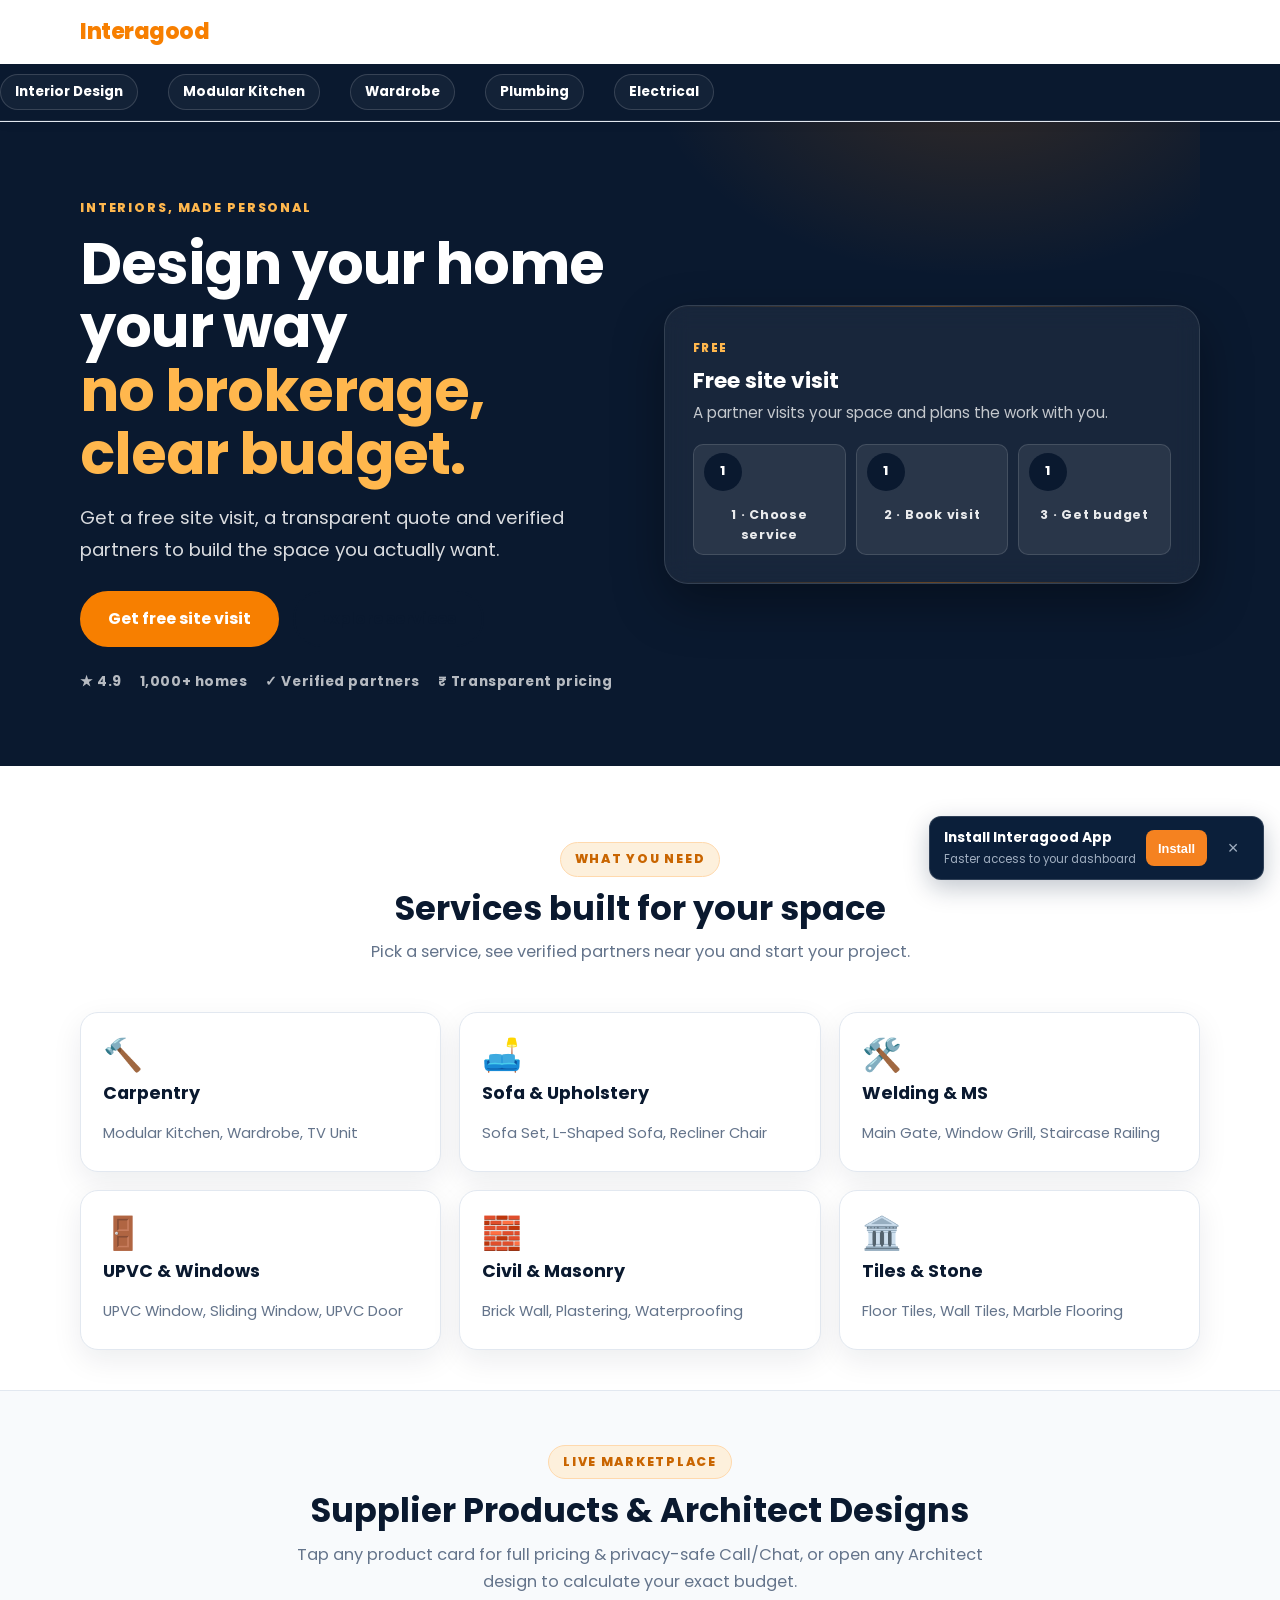
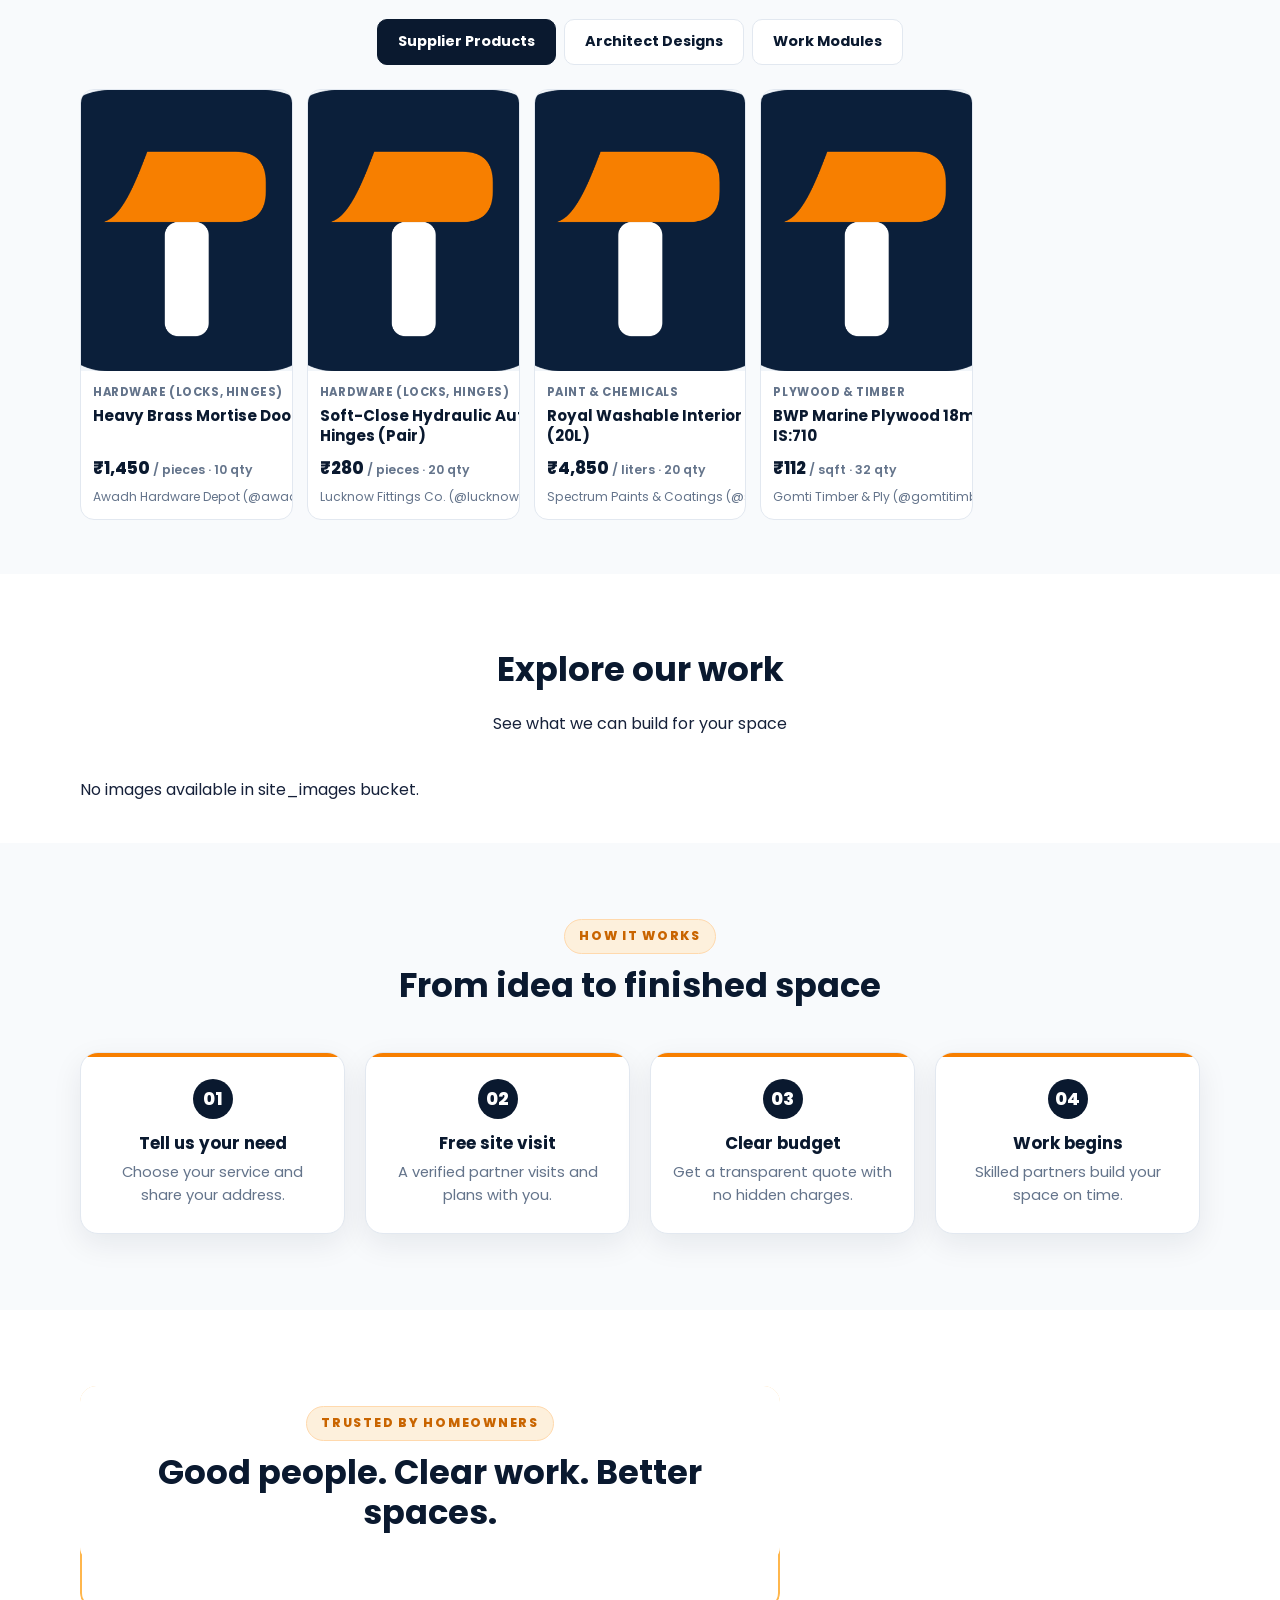
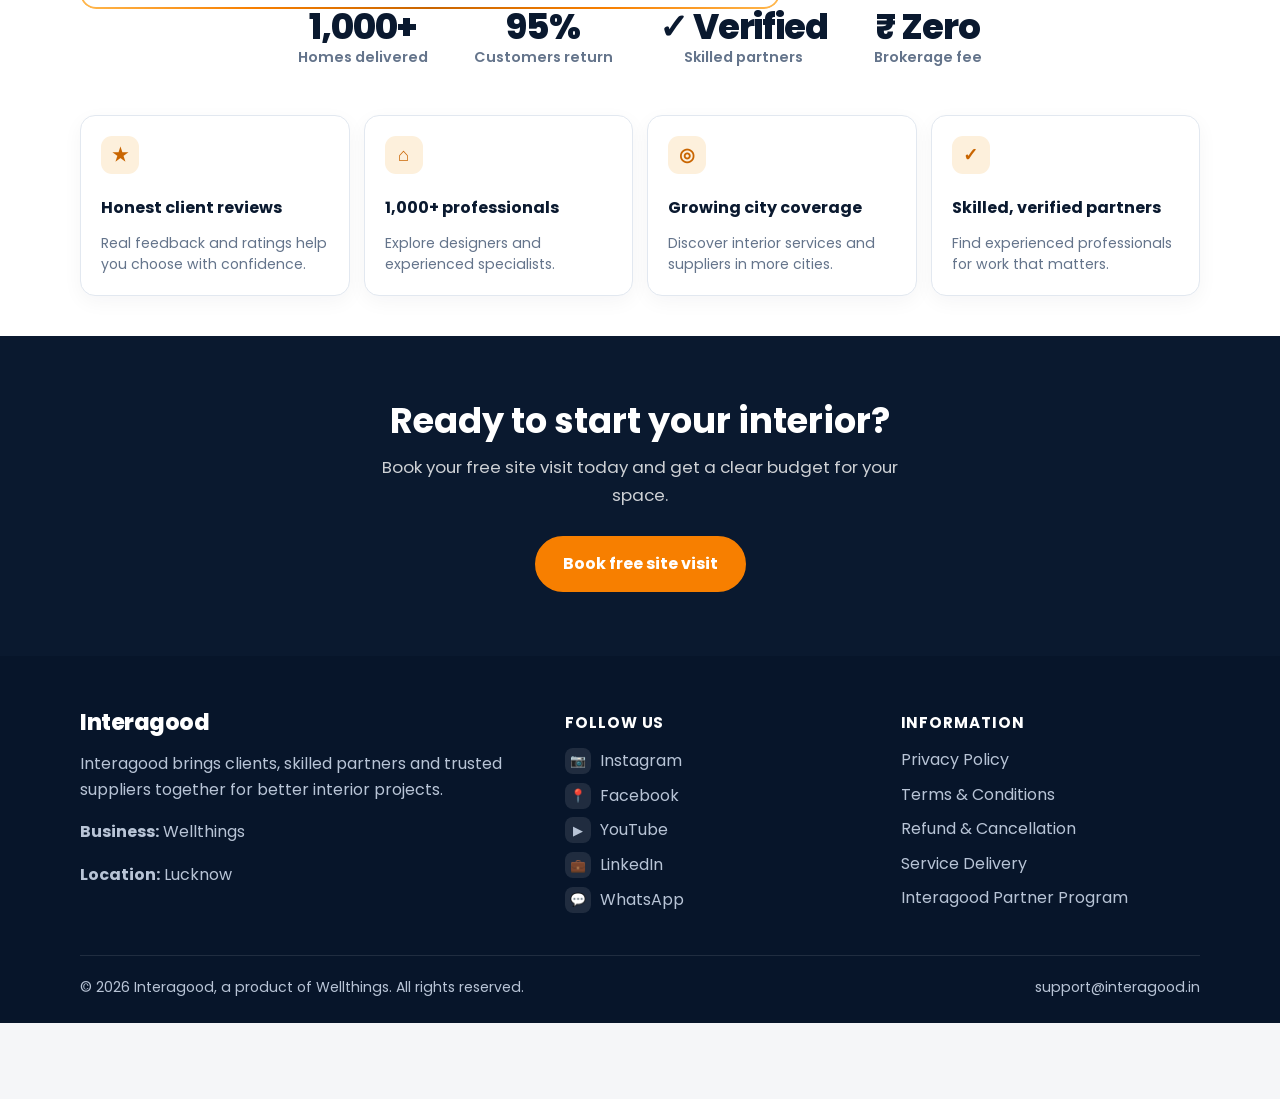
==== commit dee6f27c: "Separate unlinked admin login route (ops-access) and isolate partner-program login to normal users" ====
--- a/admin.html
+++ b/admin.html
@@ -200,6 +200,6 @@
 
   <script src="config.js?v=20261104d"></script>
   <script src="pwa.js?v=20261113"></script>
-  <script src="admin.js?v=20261114a"></script>
+  <script src="admin.js?v=20261116b"></script>
 </body>
 </html>
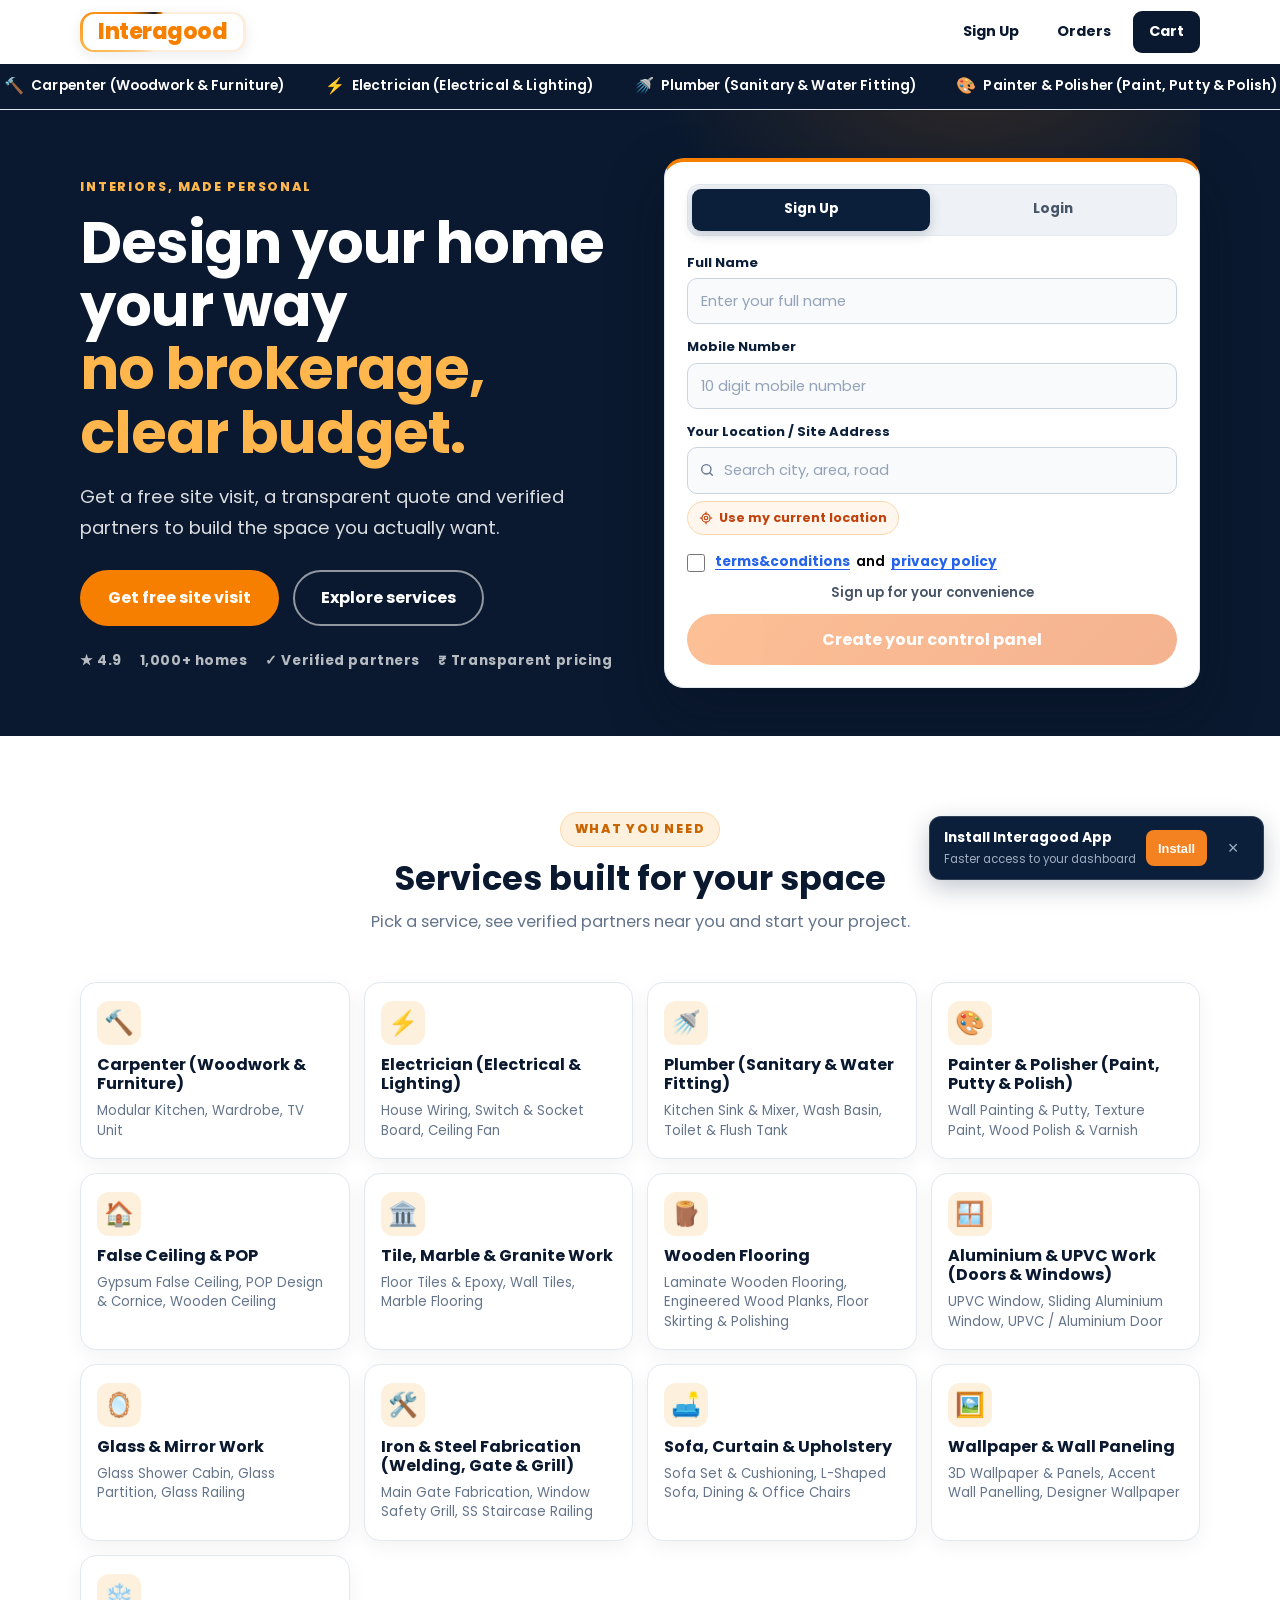
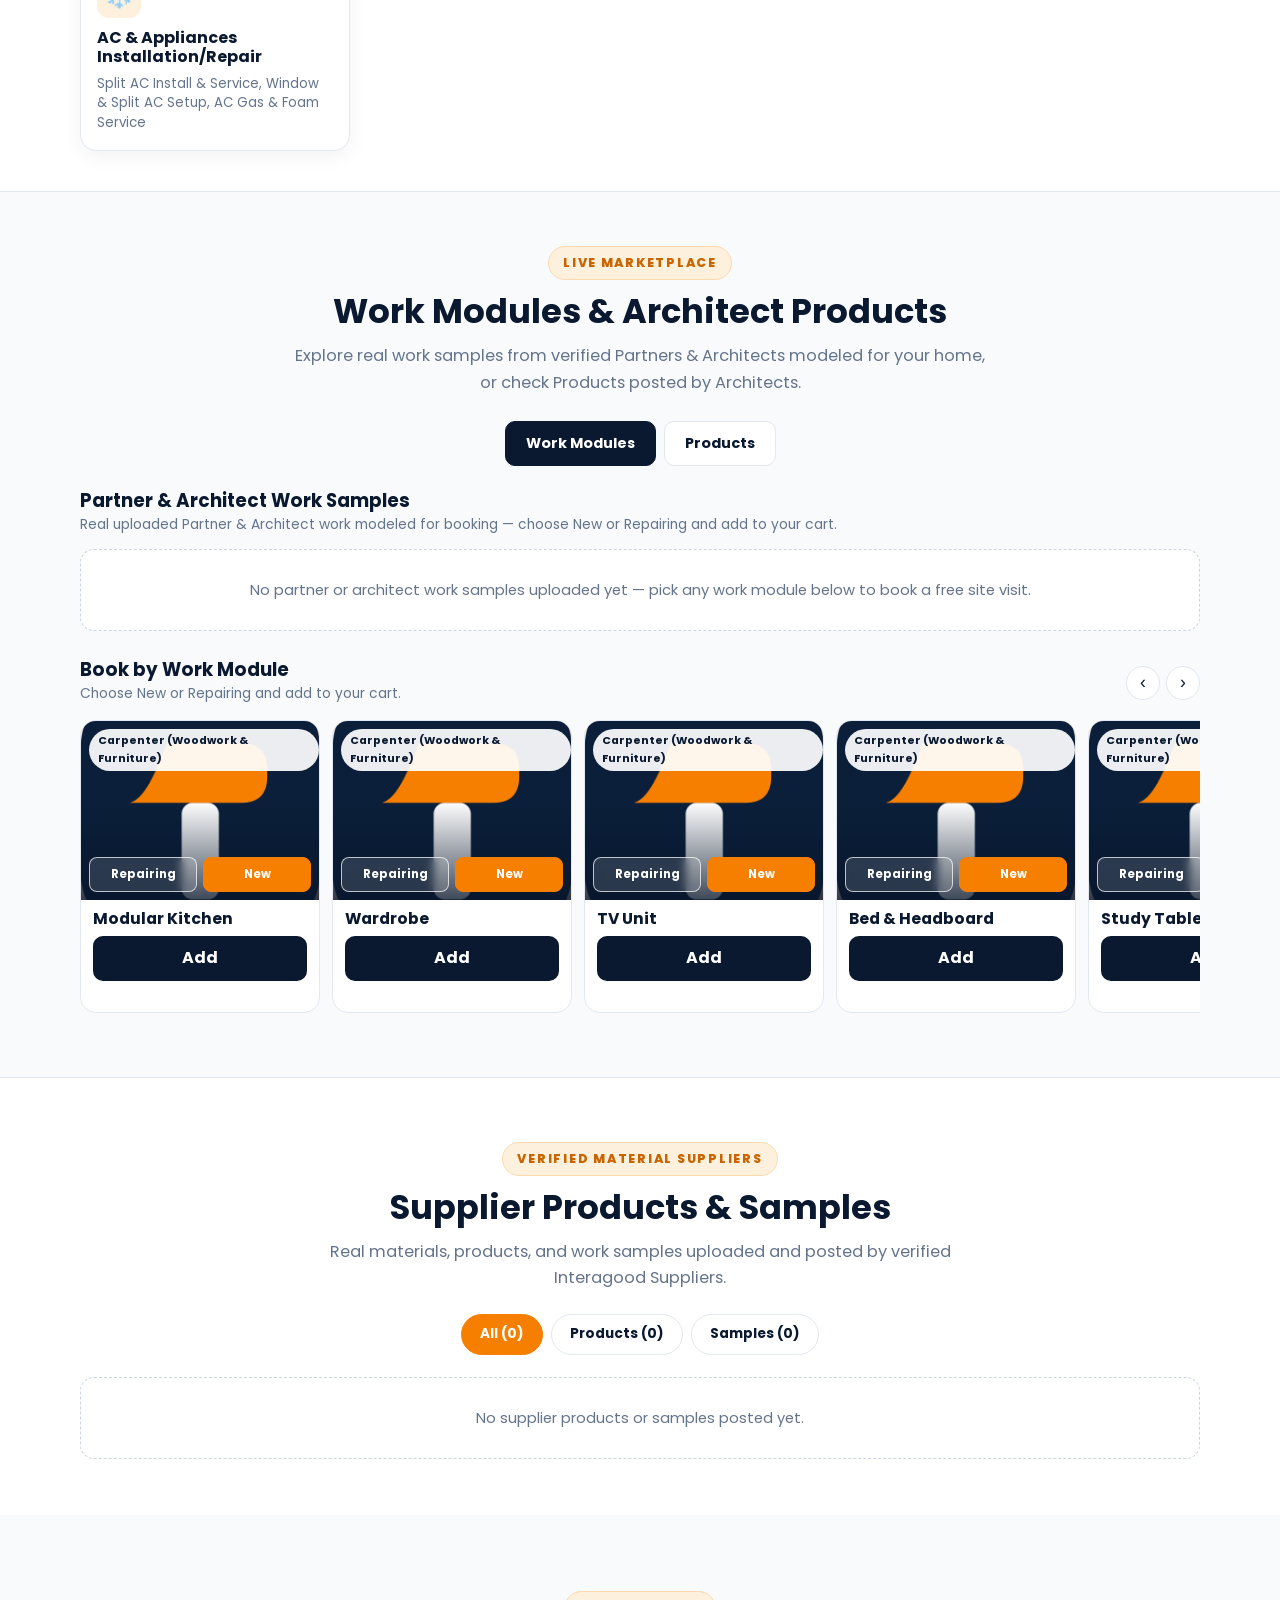
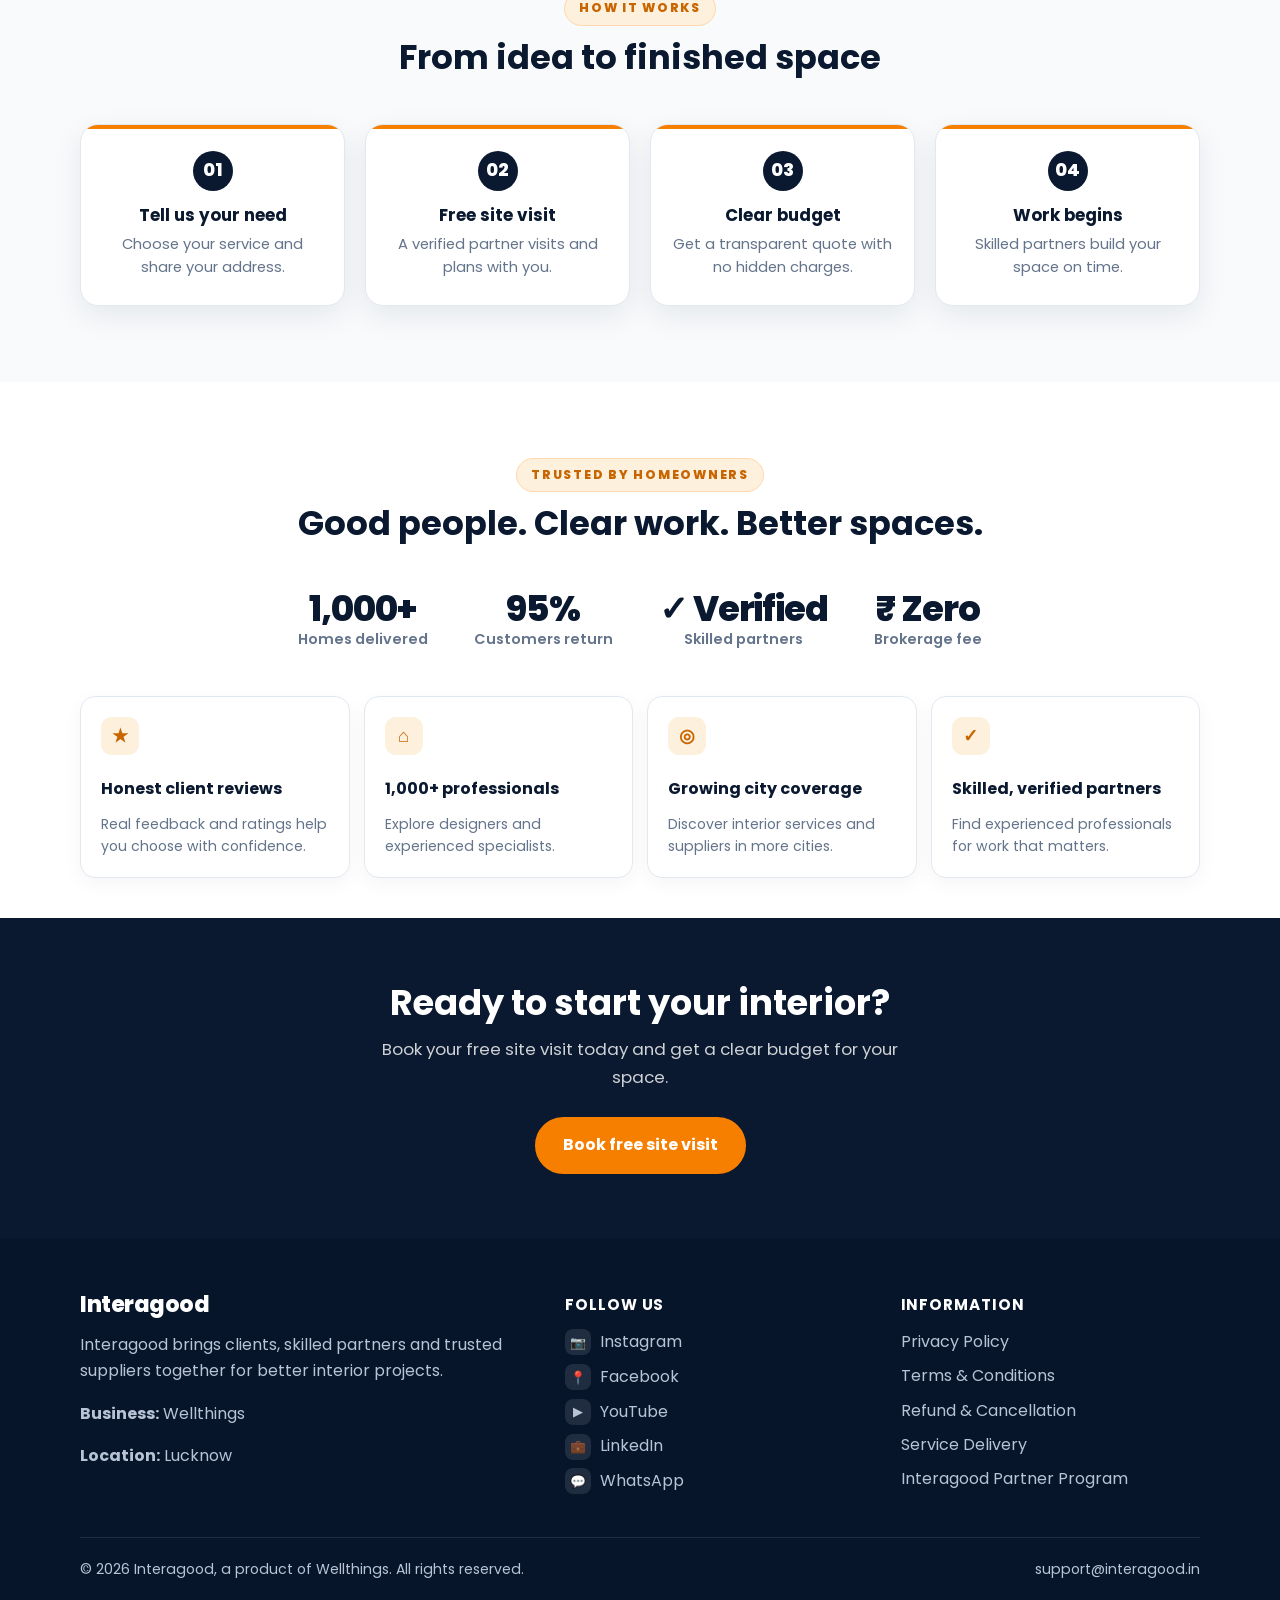
==== commit 520ad4d9: "Restructure admin orders, assign/merge combo, busy tab, pro accept, client assigned view" ====
--- a/admin.html
+++ b/admin.html
@@ -79,6 +79,44 @@
     .ad-sample-item img { width: 100%; height: 96px; object-fit: cover; display: block; }
     .ad-sample-item div { padding: 6px 8px; font-size: 0.76rem; font-weight: 600; color: var(--navy); overflow: hidden; text-overflow: ellipsis; white-space: nowrap; }
 
+    /* Highlighted Client Section & Unit / Merge / Combo Assign UI */
+    .ad-order-card { padding: 0; overflow: hidden; }
+    .ad-client-hero { background: linear-gradient(135deg, #edf4ff 0%, #f8fbff 100%); border-bottom: 1.5px solid #cfe0fa; padding: 16px 18px; }
+    .ad-client-hero .ad-top { margin-bottom: 12px; padding-bottom: 10px; border-bottom: 1px solid rgba(11, 31, 58, 0.08); }
+    .ad-units-wrap { padding: 16px 18px 18px; }
+    .ad-units-head { display: flex; flex-wrap: wrap; align-items: center; justify-content: space-between; gap: 8px; margin-bottom: 10px; }
+    .ad-units-head .ad-sub { margin: 0; }
+    .ad-units-list { display: grid; gap: 10px; }
+    .ad-unit-card { border: 1.5px solid var(--line); border-radius: 12px; background: #f8fafc; padding: 12px 14px; display: grid; gap: 10px; transition: border-color 0.15s, background 0.15s; }
+    .ad-unit-card.is-merged { border-color: var(--orange); background: #fff7ed; box-shadow: 0 0 0 2px rgba(247, 127, 0, 0.14); }
+    .ad-unit-card.is-assigned { background: #fff; border-color: #cbd5e1; }
+    .ad-unit-main { display: flex; flex-wrap: wrap; align-items: center; justify-content: space-between; gap: 10px; }
+    .ad-unit-info { display: flex; flex-wrap: wrap; align-items: center; gap: 8px; min-width: 0; }
+    .ad-unit-title { font-size: 0.95rem; font-weight: 800; color: var(--navy); }
+    .ad-unit-actions { display: flex; flex-wrap: wrap; align-items: center; gap: 8px; }
+    .ad-u-btn { min-height: 36px; padding: 6px 14px; border-radius: 9px; border: 1.5px solid #cbd5e1; background: #fff; color: var(--navy); font: inherit; font-size: 0.82rem; font-weight: 700; cursor: pointer; transition: all 0.15s; }
+    .ad-u-btn:hover:not(:disabled) { border-color: var(--navy); background: #f1f5f9; }
+    .ad-u-btn.primary { background: var(--navy); border-color: var(--navy); color: #fff; }
+    .ad-u-btn.primary:hover:not(:disabled) { background: #16335c; }
+    .ad-u-btn.merge.active { background: var(--orange); border-color: var(--orange); color: #fff; }
+    .ad-u-btn.combo { background: var(--orange); border-color: var(--orange); color: #fff; }
+    .ad-u-btn.combo:hover:not(:disabled) { background: var(--orange-dark); border-color: var(--orange-dark); }
+    .ad-u-btn:disabled { opacity: 0.5; cursor: not-allowed; }
+    .ad-assign-pop { display: flex; flex-wrap: wrap; align-items: center; gap: 8px; padding: 10px 12px; border-radius: 10px; background: #fff; border: 1px dashed #94a3b8; }
+    .ad-assign-pop select { flex: 1; min-width: 210px; }
+    .ad-combo-bar { margin-top: 12px; padding: 14px; border-radius: 12px; border: 1.5px solid var(--orange); background: #fff7ed; display: grid; gap: 10px; }
+    .ad-combo-top { display: flex; flex-wrap: wrap; align-items: center; justify-content: space-between; gap: 8px; }
+    .ad-combo-title { font-size: 0.88rem; font-weight: 800; color: #9a3412; }
+    .ad-combo-chips { display: flex; flex-wrap: wrap; gap: 6px; }
+    .ad-combo-controls { display: flex; flex-wrap: wrap; align-items: center; gap: 8px; }
+    .ad-combo-controls select { flex: 1; min-width: 220px; }
+    .ad-pro-pill { display: inline-flex; flex-wrap: wrap; align-items: center; gap: 6px; padding: 5px 10px; border-radius: 8px; font-size: 0.8rem; font-weight: 700; }
+    .ad-pro-pill.pending { background: #fef3c7; color: #92400e; border: 1px solid #fde68a; }
+    .ad-pro-pill.accepted { background: #dcfce7; color: #166534; border: 1px solid #bbf7d0; }
+    .ad-pro-pill.completed { background: #e0f2fe; color: #075985; border: 1px solid #bae6fd; }
+    .st-busy { background: #fee2e2; color: #b91c1c; }
+    .ad-busy-order { padding: 10px 12px; border-radius: 10px; border: 1px solid #fecaca; background: #fff5f5; display: grid; gap: 4px; font-size: 0.85rem; }
+
     body.ad.drawer-collapsed .ad-drawer { display: none; }
 
     @media (max-width: 900px) {
@@ -123,6 +161,14 @@
         <span class="ad-nav-count" id="cnt-orders">-</span>
       </button>
 
+      <button type="button" class="ad-nav-item" id="nav-busy" data-section="busy">
+        <span class="ad-nav-left">
+          <svg viewBox="0 0 24 24" aria-hidden="true"><circle cx="12" cy="12" r="9"/><path d="M12 7v5l3 2"/></svg>
+          <span>Busy</span>
+        </span>
+        <span class="ad-nav-count" id="cnt-busy">-</span>
+      </button>
+
       <button type="button" class="ad-nav-item" id="nav-architect" data-section="architect">
         <span class="ad-nav-left">
           <svg viewBox="0 0 24 24" aria-hidden="true"><path d="M3 21h18M5 21V7l7-4 7 4v14M9 21v-6h6v6"/></svg>
@@ -198,8 +244,8 @@
     </main>
   </div>
 
-  <script src="config.js?v=20261104d"></script>
-  <script src="pwa.js?v=20261113"></script>
-  <script src="admin.js?v=20261116b"></script>
+  <script src="config.js?v=20261117f"></script>
+  <script src="pwa.js?v=20261117f"></script>
+  <script src="admin.js?v=20261126a"></script>
 </body>
 </html>
--- a/style.css
+++ b/style.css
@@ -373,12 +373,12 @@
 
 /* Services */
 .services { padding: 76px 0 40px; background: var(--bg); }
-.service-grid { display: grid; grid-template-columns: repeat(3, minmax(0, 1fr)); gap: 18px; }
-.service-card { background: #fff; border: 1px solid var(--line); border-radius: 18px; padding: 26px 22px; box-shadow: var(--shadow); display: flex; flex-direction: column; gap: 12px; transition: transform 0.2s, border-color 0.2s; }
-.service-card:hover { transform: translateY(-3px); border-color: var(--orange); }
-.svc-icon { font-size: 2rem; line-height: 1; }
-.service-card h3 { font-size: 1.1rem; margin-bottom: 6px; }
-.service-card p { color: var(--muted); font-size: 0.92rem; margin: 0; line-height: 1.55; }
+.service-grid { display: grid; grid-template-columns: repeat(4, minmax(0, 1fr)); gap: 14px; }
+.service-card { background: #fff; border: 1px solid var(--line); border-radius: 16px; padding: 18px 16px; box-shadow: 0 6px 20px rgba(10, 25, 47, 0.05); display: flex; flex-direction: column; gap: 8px; transition: transform 0.2s, border-color 0.2s, box-shadow 0.2s; }
+.service-card:hover { transform: translateY(-3px); border-color: var(--orange); box-shadow: 0 12px 26px rgba(10, 25, 47, 0.09); }
+.svc-icon { width: 44px; height: 44px; display: grid; place-items: center; border-radius: 12px; background: var(--orange-soft); font-size: 1.5rem; line-height: 1; }
+.service-card h3 { font-size: 1rem; margin: 2px 0 0; }
+.service-card p { color: var(--muted); font-size: 0.83rem; margin: 0; line-height: 1.45; }
 
 /* How it works */
 .how-it-works { padding: 76px 0; background: var(--bg-alt); }
@@ -413,14 +413,20 @@
   .hero-actions { justify-content: center; }
   .hero-trust { justify-content: center; }
   .hero p { margin: 0 auto 26px; }
-  .service-grid, .steps-grid, .trust-grid { grid-template-columns: repeat(2, minmax(0, 1fr)); }
+  .service-grid { grid-template-columns: repeat(3, minmax(0, 1fr)); gap: 12px; }
+  .steps-grid, .trust-grid { grid-template-columns: repeat(2, minmax(0, 1fr)); }
 }
 @media (max-width: 560px) {
   .hero-inner { padding: 42px 0; gap: 26px; }
   .hero-card { padding: 22px; }
   .hero-steps { gap: 6px; }
   .hero-steps .step { font-size: 0.68rem; padding: 6px 8px; }
-  .service-grid, .steps-grid, .trust-grid { grid-template-columns: 1fr; }
+  .service-grid { grid-template-columns: repeat(2, minmax(0, 1fr)); gap: 10px; }
+  .service-card { padding: 14px 12px; border-radius: 14px; gap: 6px; }
+  .svc-icon { width: 38px; height: 38px; font-size: 1.25rem; }
+  .service-card h3 { font-size: 0.92rem; }
+  .service-card p { font-size: 0.78rem; }
+  .steps-grid, .trust-grid { grid-template-columns: 1fr; }
   .trust-stats { gap: 30px; }
   .stat strong { font-size: 1.8rem; }
 }
@@ -429,16 +435,63 @@
 .top-fixed { position: sticky; top: 0; z-index: 60; background: #fff; border-bottom: 1px solid var(--line); box-shadow: 0 2px 10px rgba(10, 25, 47, 0.06); }
 .top-fixed .nav { position: static; border: 0; background: transparent; backdrop-filter: none; }
 .top-fixed .nav-inner { height: 64px; gap: 14px; display: flex; align-items: center; justify-content: space-between; }
-.category-banner { background: var(--navy); overflow: hidden; border-bottom: 1px solid rgba(255,255,255,0.08); }
-.banner-track { display: flex; gap: 30px; padding: 10px 0; width: max-content; animation: marquee 20s linear infinite; }
-.banner-item { display: flex; align-items: center; gap: 10px; padding: 6px 14px; border: 1px solid rgba(255,255,255,0.15); border-radius: 999px; background: rgba(255,255,255,0.04); color: #fff; font-size: 0.85rem; font-weight: 700; white-space: nowrap; flex: none; }
-.banner-icon { font-size: 1.1rem; }
+.category-banner { background: var(--navy); overflow: hidden; border-bottom: 0; }
+.banner-track { display: flex; gap: 32px; padding: 9px 0; width: max-content; animation: marquee 90s linear infinite; }
+.category-banner:hover .banner-track { animation-play-state: paused; }
+.banner-item { display: inline-flex; align-items: center; gap: 7px; padding: 2px 4px; border: 0; background: transparent; color: #fff; font: inherit; font-size: 0.86rem; font-weight: 600; white-space: nowrap; flex: none; letter-spacing: 0.01em; text-decoration: none; cursor: pointer; }
+.banner-item:hover { color: #ffb74d; }
+.banner-icon { font-size: 1rem; line-height: 1; }
 @keyframes marquee { from { transform: translateX(0); } to { transform: translateX(-50%); } }
 
-/* ===== Trust gradient moving stroke ===== */
-.trust-stroke-wrap { position: relative; display: inline-block; }
-.trust-stroke { position: absolute; inset: 0; border-radius: inherit; padding: 2px; background: linear-gradient(90deg, #ffb74d, #f77f00, #c96500, #f77f00, #ffb74d); -webkit-mask: linear-gradient(#fff 0 0) content-box, linear-gradient(#fff 0 0); mask: linear-gradient(#fff 0 0) content-box, linear-gradient(#fff 0 0); -webkit-mask-composite: destination-out; mask-composite: exclude; pointer-events: none; animation: trustGrad 4s linear infinite; }
-@keyframes trustGrad { 0% { filter: hue-rotate(0deg); } 100% { filter: hue-rotate(360deg); } }
+/* ===== Header Interagood logo: running gradient stroke ===== */
+.brand.brand-stroke {
+  position: relative;
+  display: inline-flex;
+  align-items: center;
+  justify-content: center;
+  padding: 7px 18px;
+  border-radius: 14px;
+  overflow: hidden;
+  isolation: isolate;
+  background: #fff;
+  box-shadow: 0 4px 14px rgba(10, 25, 47, 0.08);
+}
+.brand.brand-stroke::before {
+  content: "";
+  position: absolute;
+  width: 240px;
+  height: 240px;
+  top: 50%;
+  left: 50%;
+  background: conic-gradient(
+    from 0deg,
+    rgba(247, 127, 0, 0.14) 0deg,
+    rgba(247, 127, 0, 0.14) 205deg,
+    #ffb74d 255deg,
+    #f77f00 300deg,
+    #0a192f 335deg,
+    #f77f00 355deg,
+    rgba(247, 127, 0, 0.14) 360deg
+  );
+  transform: translate(-50%, -50%) rotate(0deg);
+  animation: brandStrokeSpin 3s linear infinite;
+  z-index: -2;
+}
+.brand.brand-stroke::after {
+  content: "";
+  position: absolute;
+  inset: 2.5px;
+  border-radius: 11.5px;
+  background: #ffffff;
+  z-index: -1;
+}
+@keyframes brandStrokeSpin {
+  from { transform: translate(-50%, -50%) rotate(0deg); }
+  to { transform: translate(-50%, -50%) rotate(360deg); }
+}
+@media (prefers-reduced-motion: reduce) {
+  .brand.brand-stroke::before { animation: none; }
+}
 
 /* ===== Image gallery ===== */
 .image-gallery { padding: 76px 0 40px; background: var(--bg); }
@@ -469,8 +522,14 @@
   .gallery-portraits { flex-direction: row; width: 100; height: 130px; overflow-x: auto; gap: 10px; padding-bottom: 10px; scrollbar-width: none; }
   .gallery-portraits::-webkit-scrollbar { display: none; }
   .gallery-main { min-height: 320px; }
-  .banner-track { gap: 20px; animation-duration: 14s; }
-  .banner-item { font-size: 0.78rem; padding: 5px 12px; gap: 8px; }
-}
-
-
+  .banner-track { gap: 22px; animation-duration: 75s; }
+  .banner-item { font-size: 0.8rem; padding: 2px; gap: 6px; }
+}
+@media (max-width: 560px) {
+  .brand.brand-stroke { padding: 6px 12px; }
+  .brand-name { font-size: 19px; }
+  .header-contact { padding: 7px 10px; font-size: 0.82rem; }
+}
+
+
+
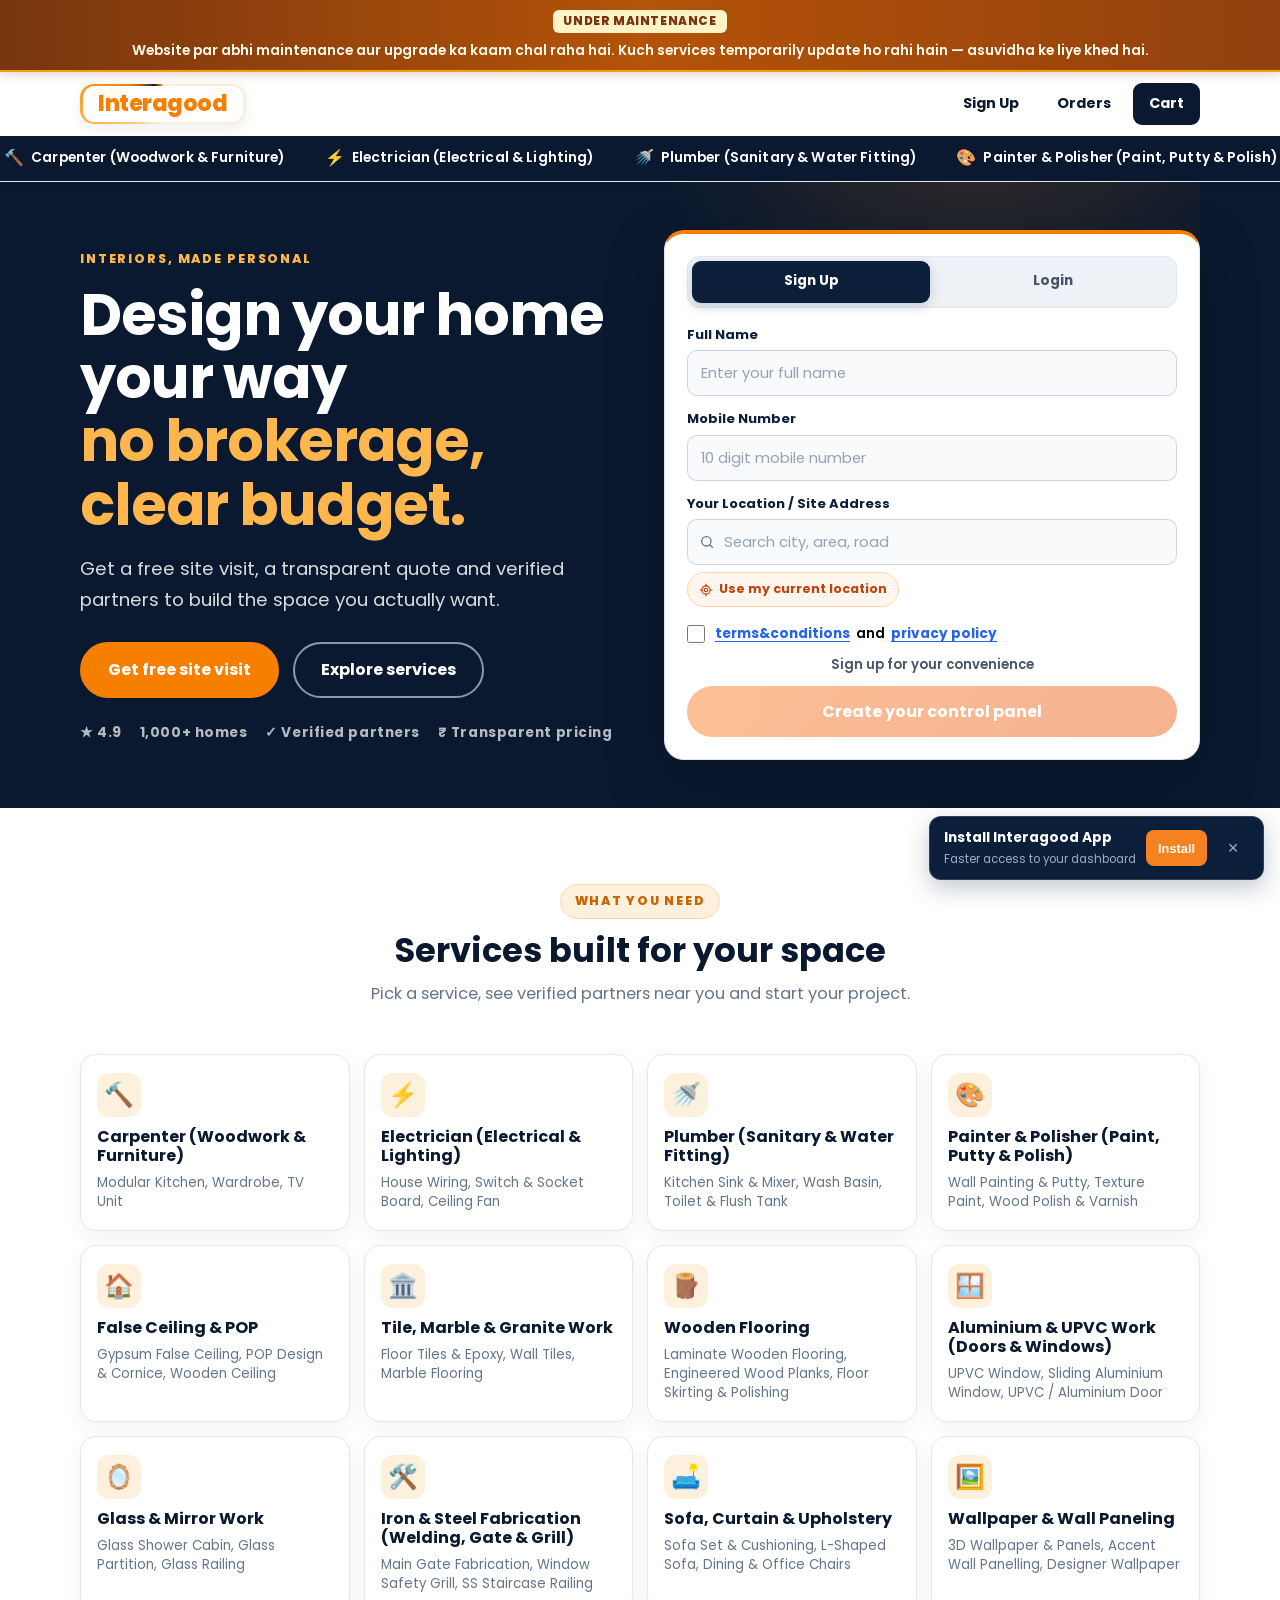
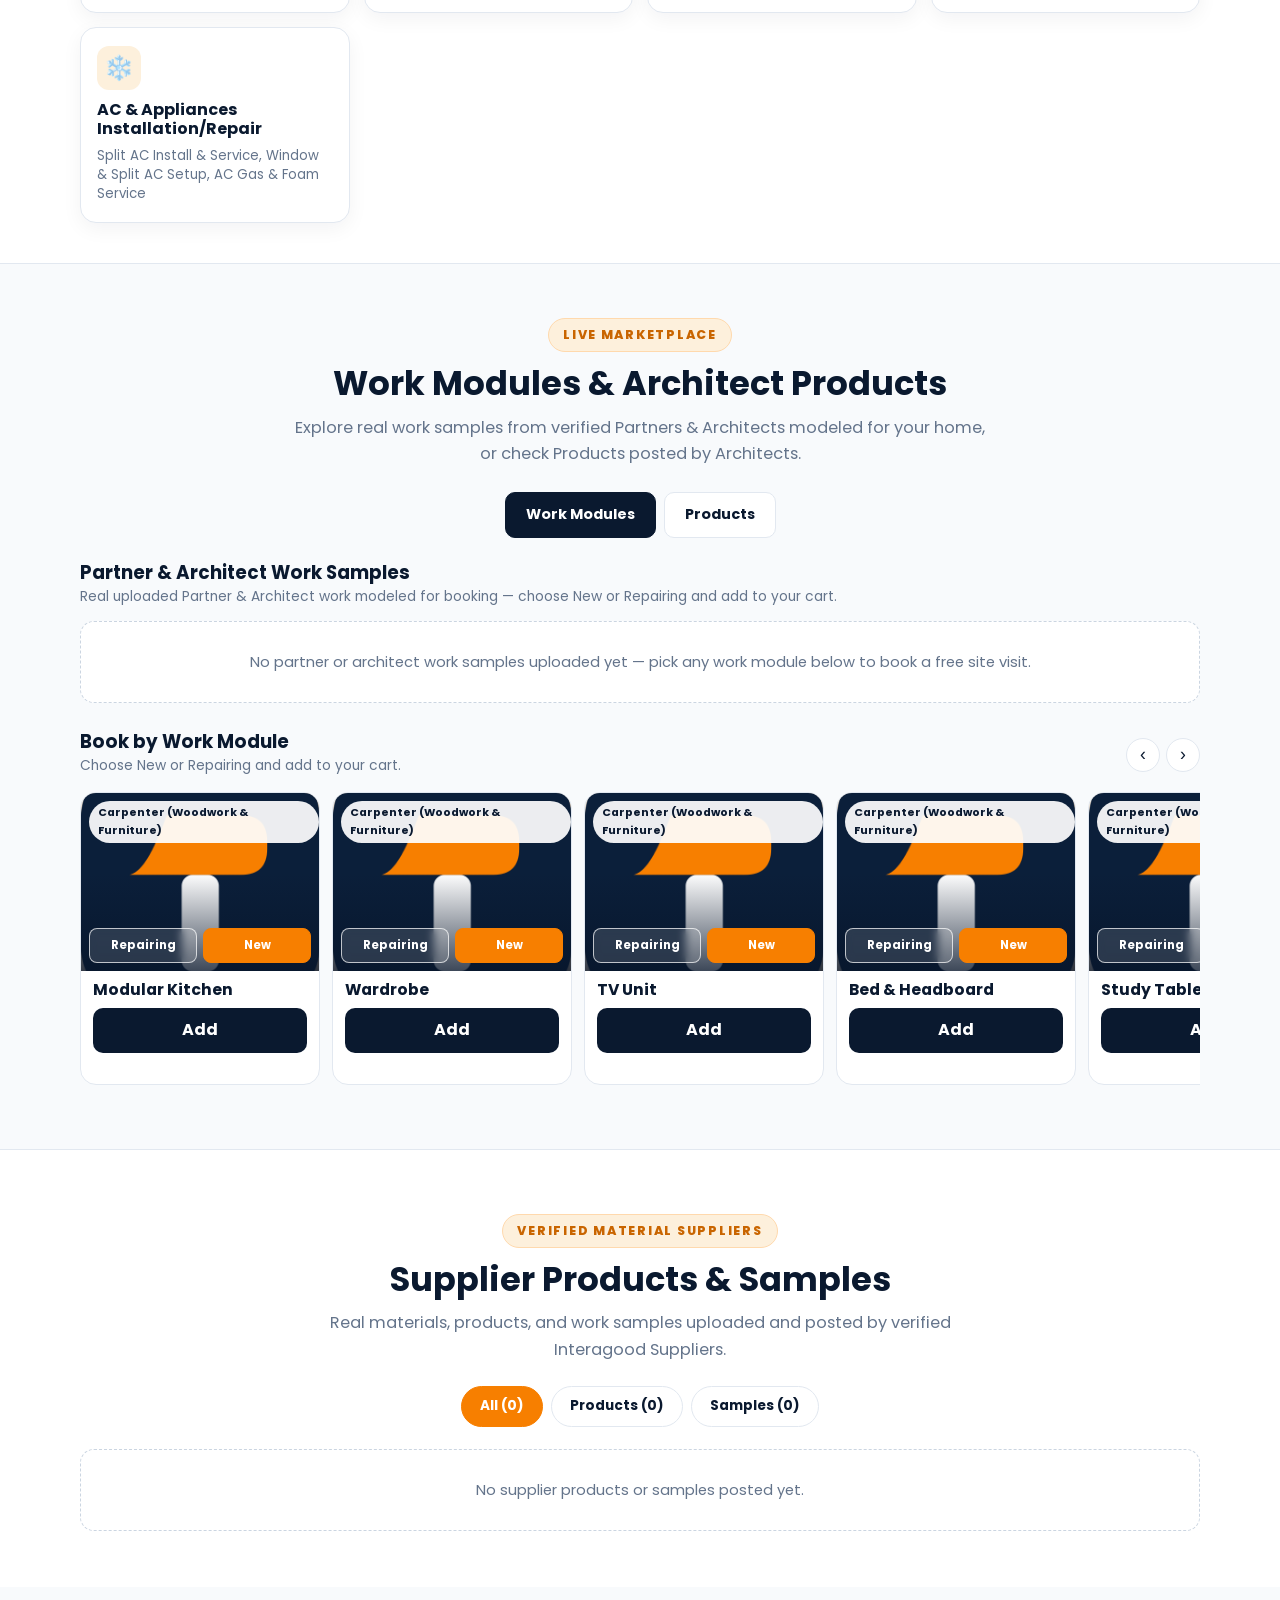
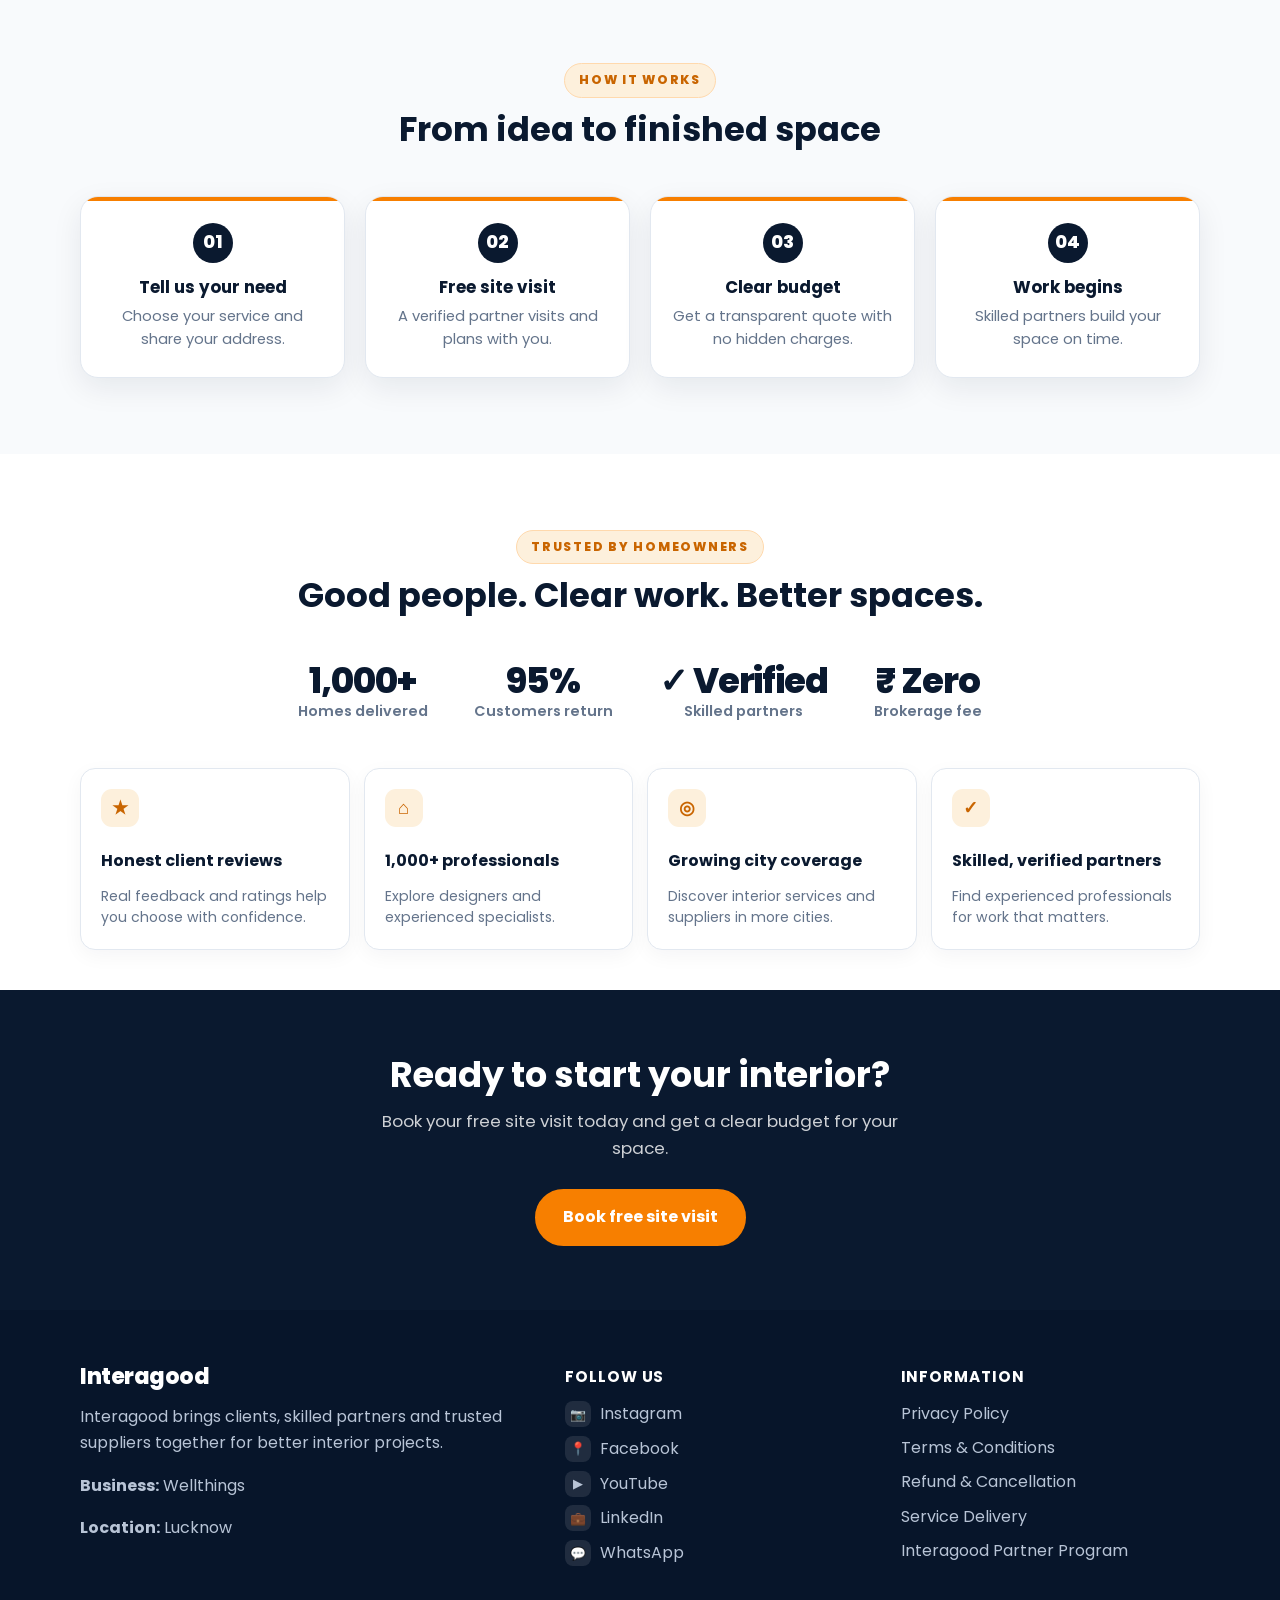
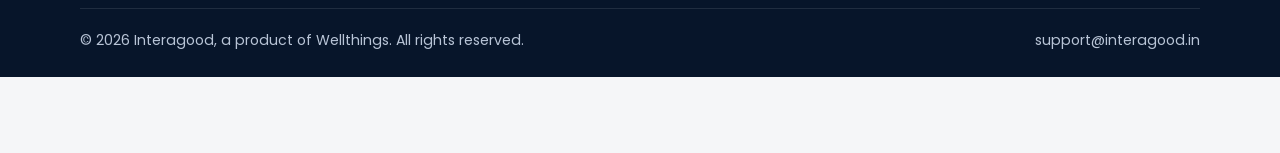
==== commit 6405c126: "Auto-clear stale admin session and add 60s close/background auto-logout" ====
--- a/admin.html
+++ b/admin.html
@@ -115,6 +115,8 @@
     .ad-pro-pill.accepted { background: #dcfce7; color: #166534; border: 1px solid #bbf7d0; }
     .ad-pro-pill.completed { background: #e0f2fe; color: #075985; border: 1px solid #bae6fd; }
     .st-busy { background: #fee2e2; color: #b91c1c; }
+    .st-cancelled { background: #fee2e2; color: #991b1b; }
+    .ad-declined-pill { display: inline-flex; flex-wrap: wrap; align-items: center; gap: 6px; padding: 5px 10px; border-radius: 8px; font-size: 0.78rem; font-weight: 700; background: #fff1f2; color: #be123c; border: 1px solid #fecdd3; }
     .ad-busy-order { padding: 10px 12px; border-radius: 10px; border: 1px solid #fecaca; background: #fff5f5; display: grid; gap: 4px; font-size: 0.85rem; }
 
     body.ad.drawer-collapsed .ad-drawer { display: none; }
@@ -221,6 +223,7 @@
               <option value="new">New</option>
               <option value="contacted">Contacted</option>
               <option value="closed">Closed</option>
+              <option value="cancelled">Cancelled</option>
             </select>
           </label>
         </div>
@@ -244,8 +247,8 @@
     </main>
   </div>
 
-  <script src="config.js?v=20261117f"></script>
-  <script src="pwa.js?v=20261117f"></script>
-  <script src="admin.js?v=20261126a"></script>
+  <script src="config.js?v=20261127a"></script>
+  <script src="pwa.js?v=20261127a"></script>
+  <script src="admin.js?v=20261127a"></script>
 </body>
 </html>
